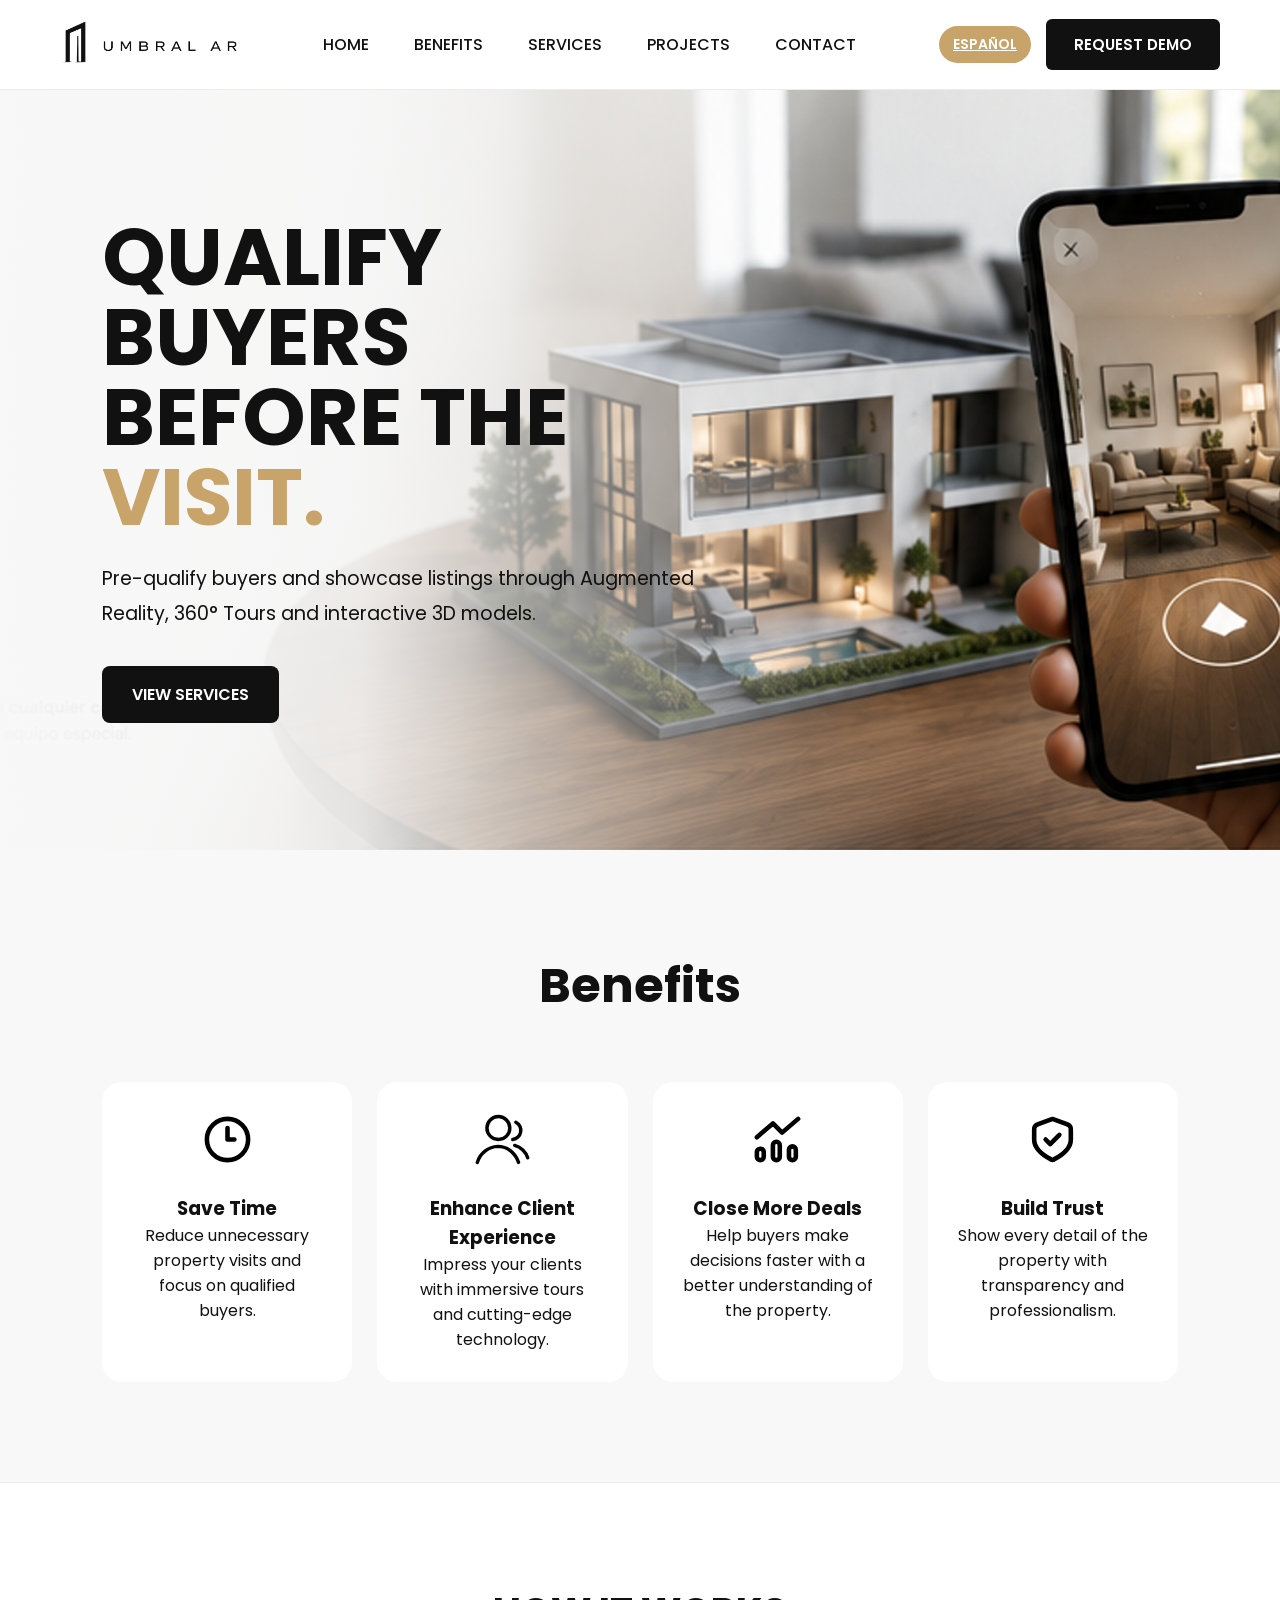
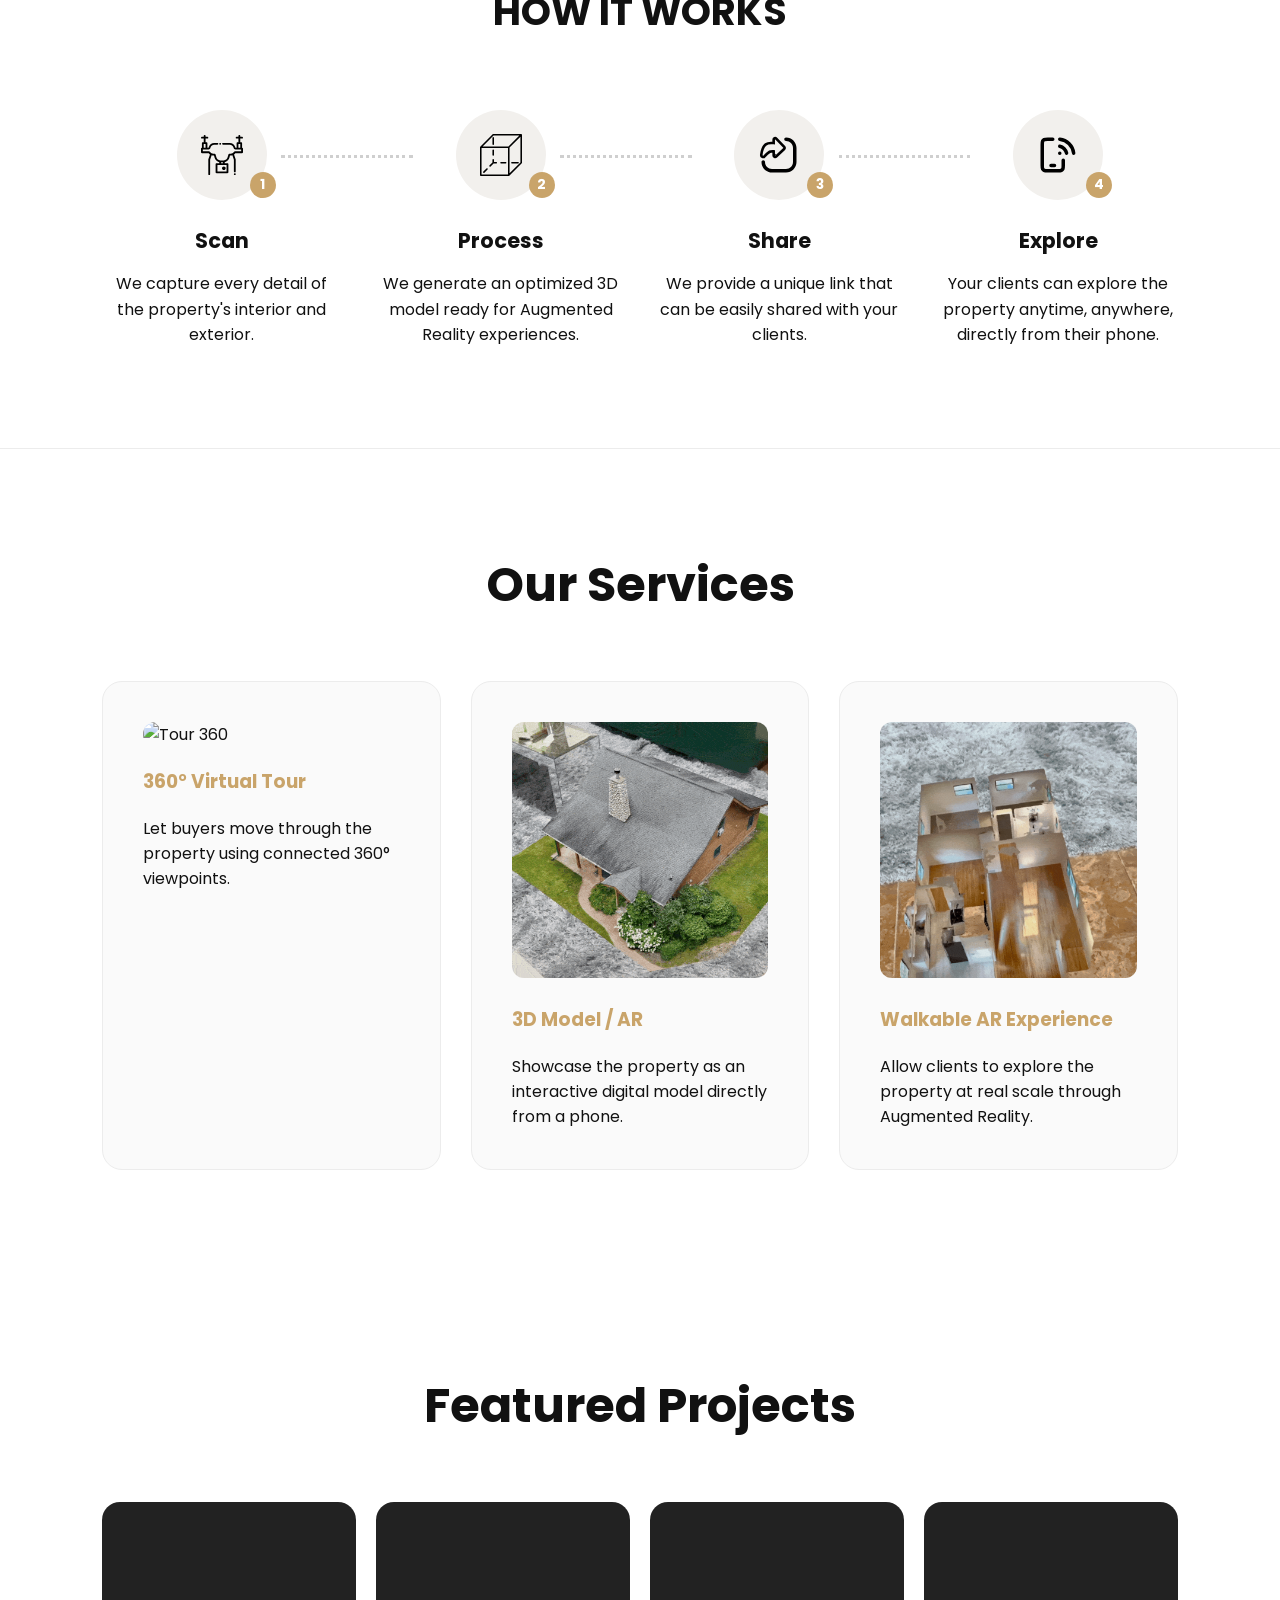
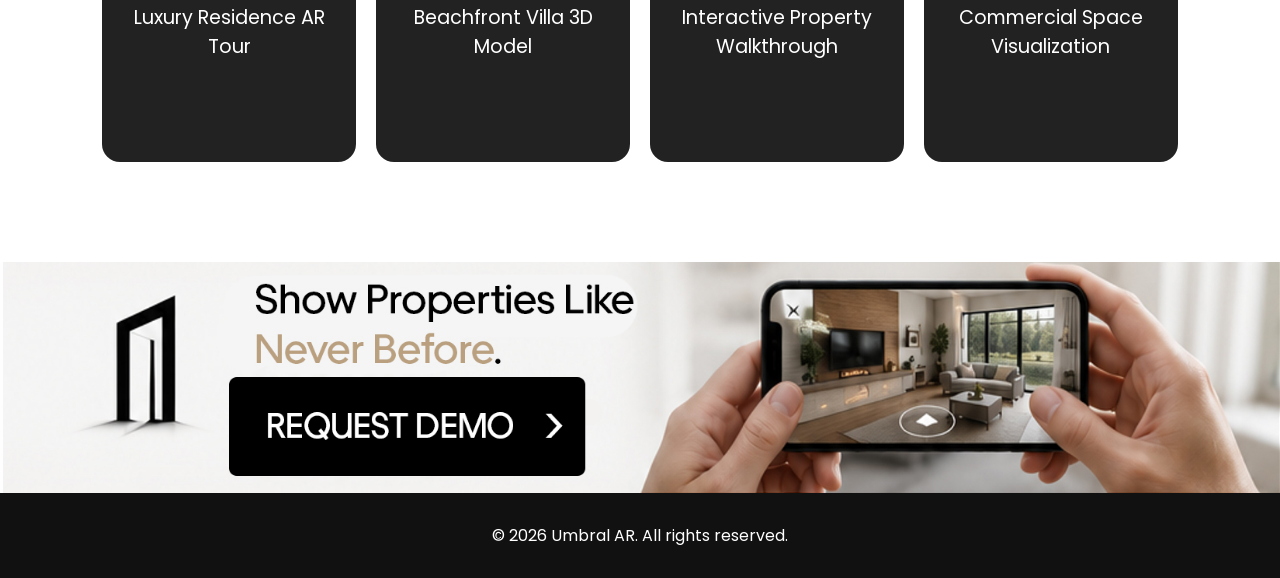
==== english.html @ 9903cfbb "Update english.html" ====
<!DOCTYPE html>
<html lang="en">
<head>
    <meta charset="UTF-8">
    <meta name="viewport" content="width=device-width, initial-scale=1.0">
    <title>Umbral AR</title>

    <link rel="stylesheet" href="styles.css">

    <link href="https://fonts.googleapis.com/css2?family=Poppins:wght@300;400;500;600;700&display=swap" rel="stylesheet">
</head>

<body>

<header class="navbar">

    <div class="logo">
        <img src="assets/images/umbral ar logo2.png" alt="Umbral AR">
    </div>

    <nav>
    <a href="#inicio">HOME</a>
    <a href="#beneficios">BENEFITS</a>
    <a href="#servicios">SERVICES</a>
    <a href="#proyectos">PROJECTS</a>
    <a href="#contacto">CONTACT</a>
</nav>

<div class="nav-actions">
    <a href="index.html" class="lang-switch">ESPAÑOL</a>
    
    <a href="#contacto" class="btn-nav">
        REQUEST DEMO
    </a>
</div>
    
</header>

<section class="hero" id="inicio">

    <div class="hero-slider">
        <img src="assets/images/hero1.png" class="slide active" alt="Umbral AR portada 1">
        <img src="assets/images/hero2.png" class="slide" alt="Umbral AR portada 2">
        <img src="assets/images/hero3.png" class="slide" alt="Umbral AR portada 3">
    </div>

    <div class="hero-text">

        <h1>
    QUALIFY BUYERS <br>
    BEFORE THE <span>VISIT.</span>
</h1>

<p>
    Pre-qualify buyers and showcase listings through
    Augmented Reality, 360° Tours and interactive 3D models.
</p>

<a href="#servicios" class="btn-main">
    VIEW SERVICES

</a>

    </div>

</section>

<section id="beneficios" class="benefits">

    <h2>Benefits</h2>

    <div class="benefits-grid">

        <div>
    <img src="assets/icons/clock-three-svgrepo-com.svg" class="benefit-icon">
    <h3>Save Time</h3>
    <p>Reduce unnecessary property visits and focus on qualified buyers.</p>
</div>

<div>
    <img src="assets/icons/users-svgrepo-com.svg" class="benefit-icon">
    <h3>Enhance Client Experience</h3>
    <p>Impress your clients with immersive tours and cutting-edge technology.</p>
</div>

<div>
    <img src="assets/icons/chart-mixed-alt-svgrepo-com.svg" class="benefit-icon">
    <h3>Close More Deals</h3>
    <p>Help buyers make decisions faster with a better understanding of the property.</p>
</div>

<div>
    <img src="assets/icons/shield-check-svgrepo-com.svg" class="benefit-icon">
    <h3>Build Trust</h3>
    <p>Show every detail of the property with transparency and professionalism.</p>
</div>

    </div>

</section>
    
<section class="process" id="como-funciona">

    <h2>HOW IT WORKS</h2>

    <div class="process-grid">

        <div class="process-step">
            <div class="process-icon">
                <img src="assets/icons/drone-svgrepo-com.svg" alt="Escaneamos">
            </div>
            <span>1</span>
            <h3>Scan</h3>
            <p>We capture every detail of the property's interior and exterior.</p>
        </div>

        <div class="process-step">
            <div class="process-icon">
                <img src="assets/icons/geometry-cube-svgrepo-com.svg" alt="Procesamos">
            </div>
            <span>2</span>
            <h3>Process</h3>
            <p>We generate an optimized 3D model ready for Augmented Reality experiences.</p>
        </div>

        <div class="process-step">
            <div class="process-icon">
                <img src="assets/icons/share-svgrepo-com.svg" alt="Compartimos">
            </div>
            <span>3</span>
            <h3>Share</h3>
            <p>We provide a unique link that can be easily shared with your clients.</p>
        </div>

        <div class="process-step">
            <div class="process-icon">
                <img src="assets/icons/mobile-signal-out-svgrepo-com.svg" alt="Exploran">
            </div>
            <span>4</span>
            <h3>Explore</h3>
            <p>Your clients can explore the property anytime, anywhere, directly from their phone.</p>
        </div>

    </div>

</section>
    
<section id="servicios" class="services">

    <h2>Our Services</h2>

    <div class="services-grid">

        <div class="service-card">

    <img src="tour360.gif" alt="Tour 360">

    <h3>360° Virtual Tour</h3>

    <p>
        Let buyers move through the property using 
        connected 360° viewpoints.
    </p>

</div>

        <div class="service-card">

    <img src="modelo3d.gif" alt="Modelo 3D">

    <h3>3D Model / AR</h3>

    <p>
        Showcase the property as an interactive digital 
        model directly from a phone.
    </p>

</div>

       <div class="service-card">

    <img src="ar-caminable.gif" alt="AR Caminable">

    <h3>Walkable AR Experience</h3>

    <p>
        Allow clients to explore the property at real 
        scale through Augmented Reality.
    </p>
</div>

</div>

</section>


    
<section id="proyectos" class="projects">

    <h2>Featured Projects</h2>

    <div class="project-grid">

        <div class="project-card">
            Luxury Residence AR Tour
        </div>

        <div class="project-card">
            Beachfront Villa 3D Model
        </div>

        <div class="project-card">
            Interactive Property Walkthrough
        </div>

        <div class="project-card">
            Commercial Space Visualization
        </div>

    </div>

</section>

<section id="contacto" class="cta">

    <a href="https://wa.me/523325079516" target="_blank">
        <img src="assets/images/cta-banner-eng.jpg" alt="Solicitar Demo">
    </a>

</section>


<footer>

    <p>
        © 2026 Umbral AR. All rights reserved.
    </p>

</footer>

<script src="script.js"></script>

</body>
</html>
---- styles.css ----
*{
    margin:0;
    padding:0;
    box-sizing:border-box;
}

html{
    scroll-behavior:smooth;
}

body{
    font-family:'Poppins',sans-serif;
    background:#f8f8f8;
    color:#111;
}

:root{
    --gold:#C9A46A;
}

/* NAVBAR */

.nav-actions{
    display:flex;
    align-items:center;
    gap:15px;
}

.navbar{
    position:sticky;
    top:0;
    z-index:1000;
    height:90px;
    padding:0 60px;
    background:#fff;
    border-bottom:1px solid #ececec;
    display:flex;
    align-items:center;
    justify-content:space-between;
}

.logo img{
    width:180px;
    height:auto;
    display:block;
}

nav{
    display:flex;
    gap:45px;
}

nav a{
    text-decoration:none;
    color:#111;
    font-size:16px;
    font-weight:500;
}

nav a:hover{
    color:var(--gold);
}

.btn-nav{
    background:#111;
    color:#fff;
    text-decoration:none;
    padding:14px 28px;
    border-radius:6px;
    font-size:15px;
    font-weight:600;
}

.lang-switch{
    background:var(--gold);
    color:white !important;
    padding:8px 14px;
    border-radius:20px;
    font-size:14px;
    font-weight:600;
}

.lang-switch:hover{
    opacity:.9;
}

/* HERO */

.hero{
    position:relative;
    min-height:760px;
    overflow:hidden;
    display:flex;
    align-items:center;
    padding:0 8%;
}

.hero-slider{
    position:absolute;
    inset:0;
    width:100%;
    height:100%;
    z-index:1;
}

.slide{
    position:absolute;
    inset:0;
    width:100%;
    height:100%;
    object-fit:cover;
    object-position:center;
    opacity:0;
    transition:opacity 1.5s ease-in-out;
}

.slide.active{
    opacity:1;
}

.hero::after{
    content:"";
    position:absolute;
    inset:0;
    z-index:2;
    background:linear-gradient(
        90deg,
        rgba(248,248,248,.98) 0%,
        rgba(248,248,248,.90) 28%,
        rgba(248,248,248,.48) 48%,
        rgba(248,248,248,0) 72%
    );
}

.hero-text{
    position:relative;
    z-index:3;
    max-width:620px;
}

.hero-text h1{
    font-size:5rem;
    line-height:1;
    margin-bottom:25px;
}

.hero-text span{
    color:var(--gold);
}

.hero-text p{
    font-size:1.2rem;
    line-height:1.8;
    max-width:600px;
    margin-bottom:35px;
}

.btn-main{
    display:inline-block;
    background:#111;
    color:white;
    text-decoration:none;
    padding:16px 30px;
    border-radius:8px;
    font-weight:600;
}

.btn-main:hover,
.btn-nav:hover{
    background:var(--gold);
}

/* SERVICIOS */

.services{
    padding:100px 8%;
    background:white;
}

.services h2,
.benefits h2,
.projects h2{
    text-align:center;
    font-size:3rem;
    margin-bottom:60px;
}

.services-grid{
    display:grid;
    grid-template-columns:repeat(3,1fr);
    gap:30px;
}

.service-card{
    background:#fafafa;
    padding:40px;
    border-radius:20px;
    border:1px solid #ececec;
    transition:.3s;
}

.service-card:hover{
    transform:translateY(-8px);
}

.service-card img{
    width:100%;
    border-radius:12px;
    margin-bottom:20px;
}

.service-card h3{
    margin-bottom:20px;
    color:var(--gold);
}

/* BENEFICIOS */

.benefits{
    padding:100px 8%;
}

.benefits-grid{
    display:grid;
    grid-template-columns:repeat(4,1fr);
    gap:25px;
}

.benefits-grid div{
    background:white;
    padding:30px;
    border-radius:20px;
    text-align:center;
}

.benefit-icon{
    width:55px;
    height:55px;
    margin-bottom:20px;
}

/* PROCESO */

.process{
    padding:100px 8%;
    background:#fff;
    text-align:center;
    border-top:1px solid #ececec;
    border-bottom:1px solid #ececec;
}

.process h2{
    font-size:2.4rem;
    margin-bottom:70px;
}

.process-grid{
    display:grid;
    grid-template-columns:repeat(4,1fr);
    gap:40px;
}

.process-step{
    position:relative;
}

.process-step:not(:last-child)::after{
    content:"";
    position:absolute;

    top:45px;
    left:75%;

    width:55%;
    border-top:3px dotted #cfcfcf;

    z-index:0;
}

.process-icon{
    position:relative;
    z-index:2;

    width:90px;
    height:90px;
    margin:0 auto 25px;

    border-radius:50%;
    background:#f2f0ed;

    display:flex;
    align-items:center;
    justify-content:center;

    font-size:2rem;
}

.process-icon img{
    width:42px;
    height:42px;
    object-fit:contain;
}

.process-step span{
    position:absolute;
    top:62px;
    left:calc(50% + 28px);
    background:var(--gold);
    color:white;
    width:26px;
    height:26px;
    border-radius:50%;
    display:flex;
    align-items:center;
    justify-content:center;
    font-size:.85rem;
    font-weight:700;
    z-index:10;
}

.process-step h3{
    margin-bottom:15px;
    font-size:1.3rem;
}

.process-step p{
    max-width:250px;
    margin:auto;
    line-height:1.6;
}


/* PROYECTOS */

.projects{
    padding:100px 8%;
    background:white;
}

.project-grid{
    display:grid;
    grid-template-columns:repeat(4,1fr);
    gap:20px;
}

.project-card{
    background:#222;
    color:white;
    height:260px;
    border-radius:18px;
    display:flex;
    justify-content:center;
    align-items:center;
    text-align:center;
    font-size:1.2rem;
    padding:25px;
}

/* CTA */

.cta{
    padding:120px 8%;
    text-align:center;
}

.cta h2{
    font-size:3.5rem;
    margin-bottom:20px;
}

.cta p{
    max-width:700px;
    margin:auto;
    margin-bottom:40px;
}

/* FOOTER */

footer{
    background:#111;
    color:white;
    text-align:center;
    padding:30px;
}

/* MOBILE */

@media(max-width:900px){

.nav-actions{
    gap:10px;
}

.lang-switch{
    padding:10px 14px;
    font-size:13px;
}
    
    .process-grid{
    grid-template-columns:1fr;
}
    
    .navbar{
        padding:0 20px;
    }

    nav{
        display:none;
    }

    .hero{
        min-height:650px;
        padding:0 6%;
    }

    .hero-text h1{
        font-size:3rem;
    }

    .hero-text p{
        font-size:1rem;
    }

    .services-grid,
    .benefits-grid,
    .project-grid{
        grid-template-columns:1fr;
    }
}


/* CTA */

.cta{
    padding:0;
    background:#f8f8f8;
    overflow:hidden;
}

.cta a{
    display:block;
    width:100%;
}

.cta img{
    width:100%;
    height:auto;
    display:block;
}

/* TELÉFONO */

@media(max-width:900px){

    body{
        overflow-x:hidden;
    }

    .navbar{
    height:auto;
    padding:18px 16px;
    gap:10px;
    overflow:hidden;
}

.logo img{
    width:145px;
}

.btn-nav{
    padding:12px 16px;
    font-size:13px;
    white-space:nowrap;
}

    .hero{
        min-height:720px;
    }

   .slide{
    object-fit:cover;
    object-position:85% center;
}

    .cta img{
        width:100%;
        height:auto;
    }
}
html, body {
    overflow-x: hidden;
}
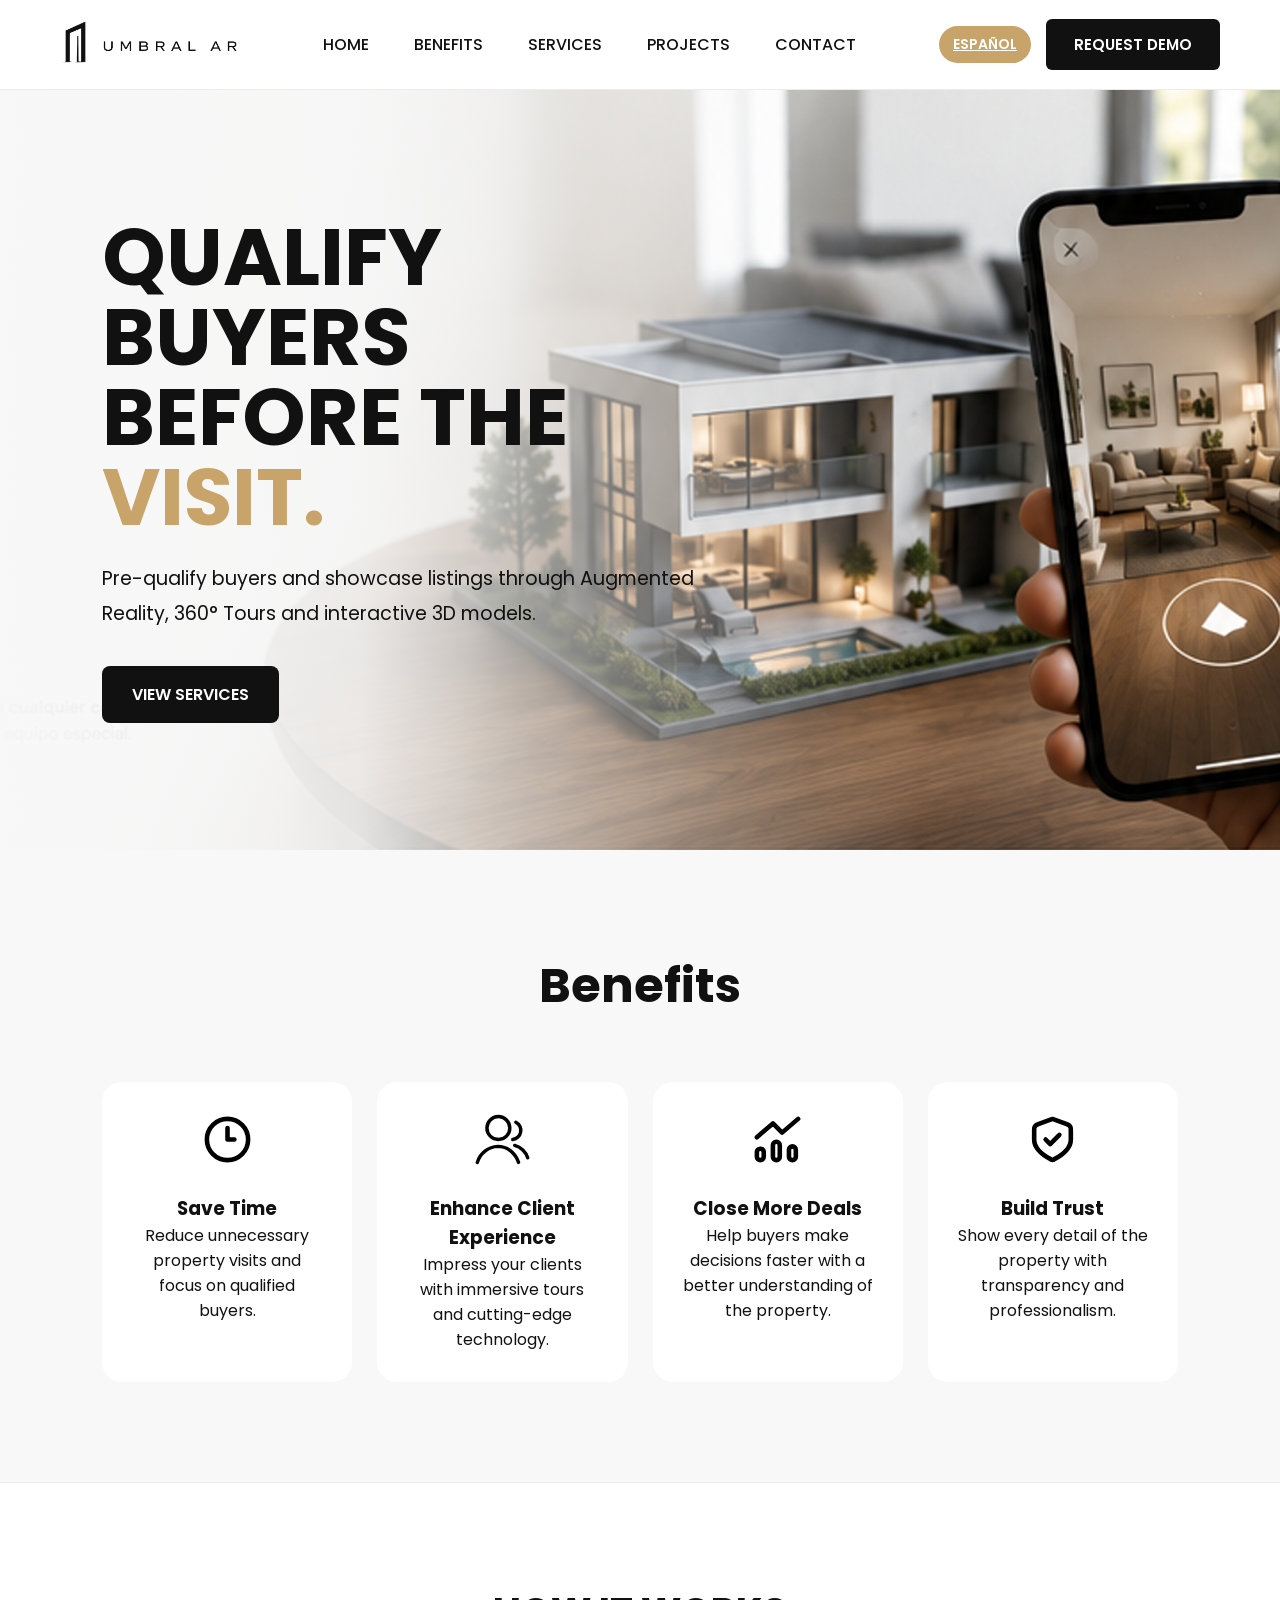
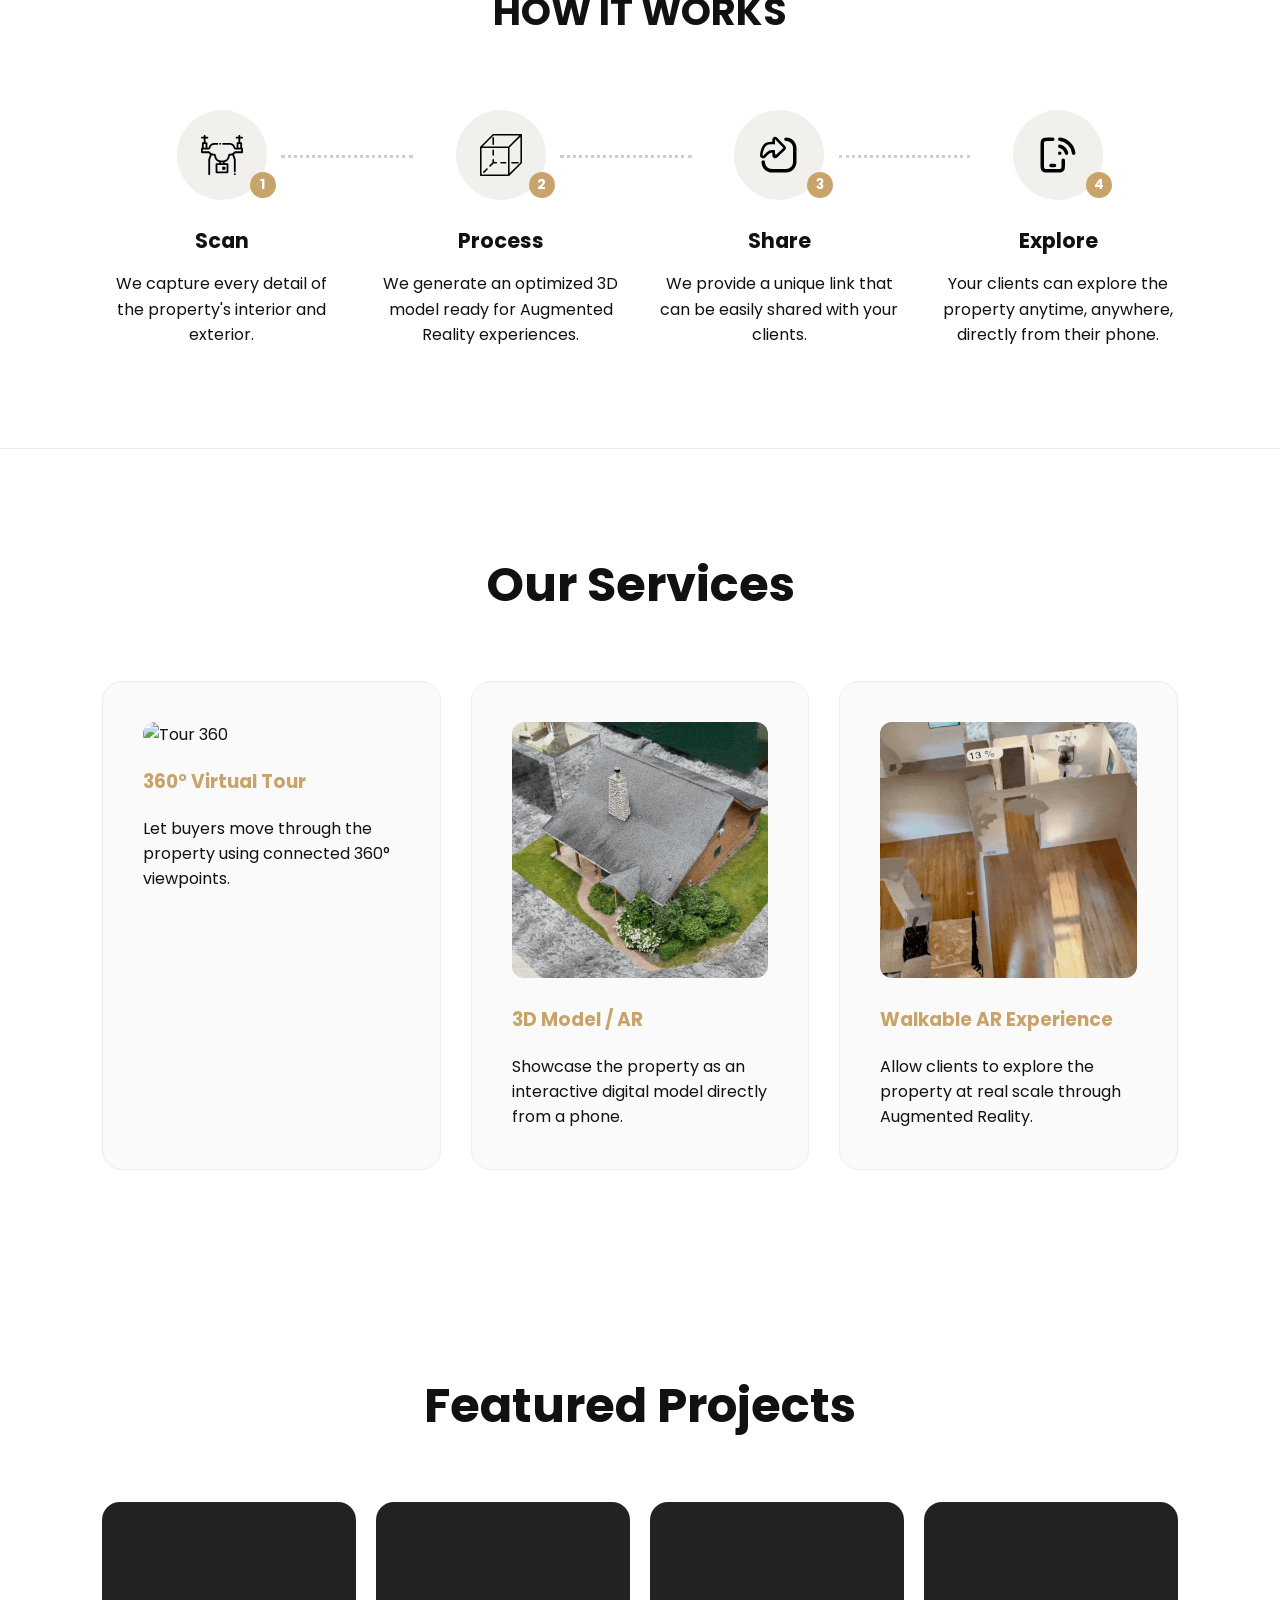
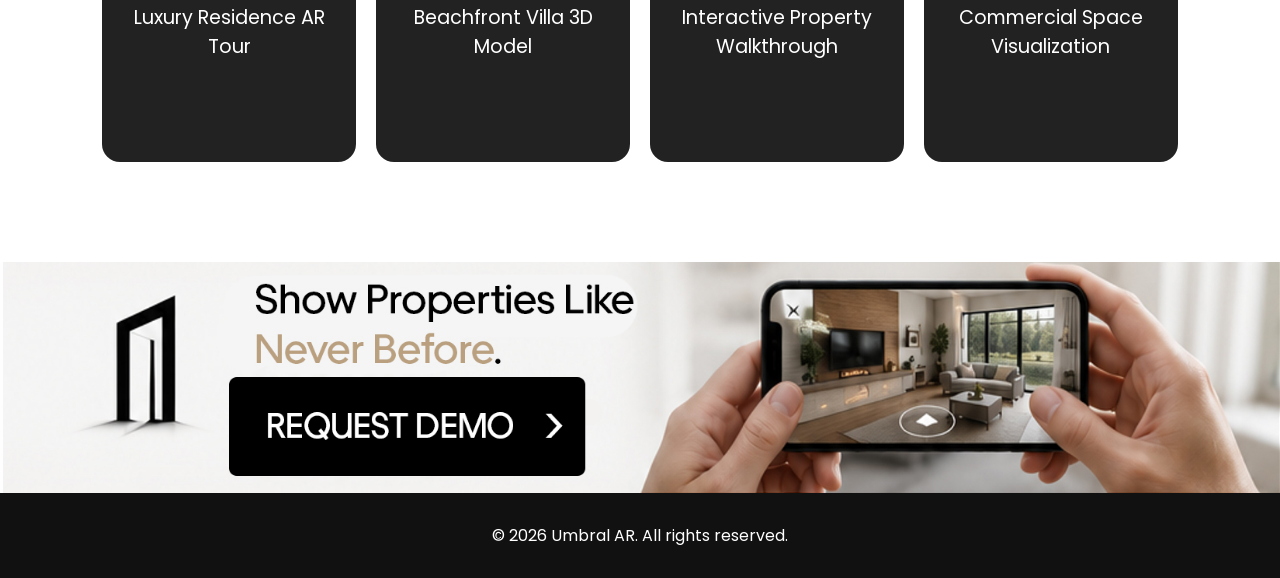
==== commit 5ede2497: "Update english.html" ====
--- a/english.html
+++ b/english.html
@@ -164,7 +164,9 @@
 
 </div>
 
-        <div class="service-card">
+        <a class="service-card"
+   href="https://louisamaya8.github.io/umbral-ar-outsideview/"
+   style="display:block; text-decoration:none; color:inherit;">
 
     <img src="modelo3d.gif" alt="Modelo 3D">
 
@@ -175,7 +177,7 @@
         model directly from a phone.
     </p>
 
-</div>
+</a>
 
        <div class="service-card">
 
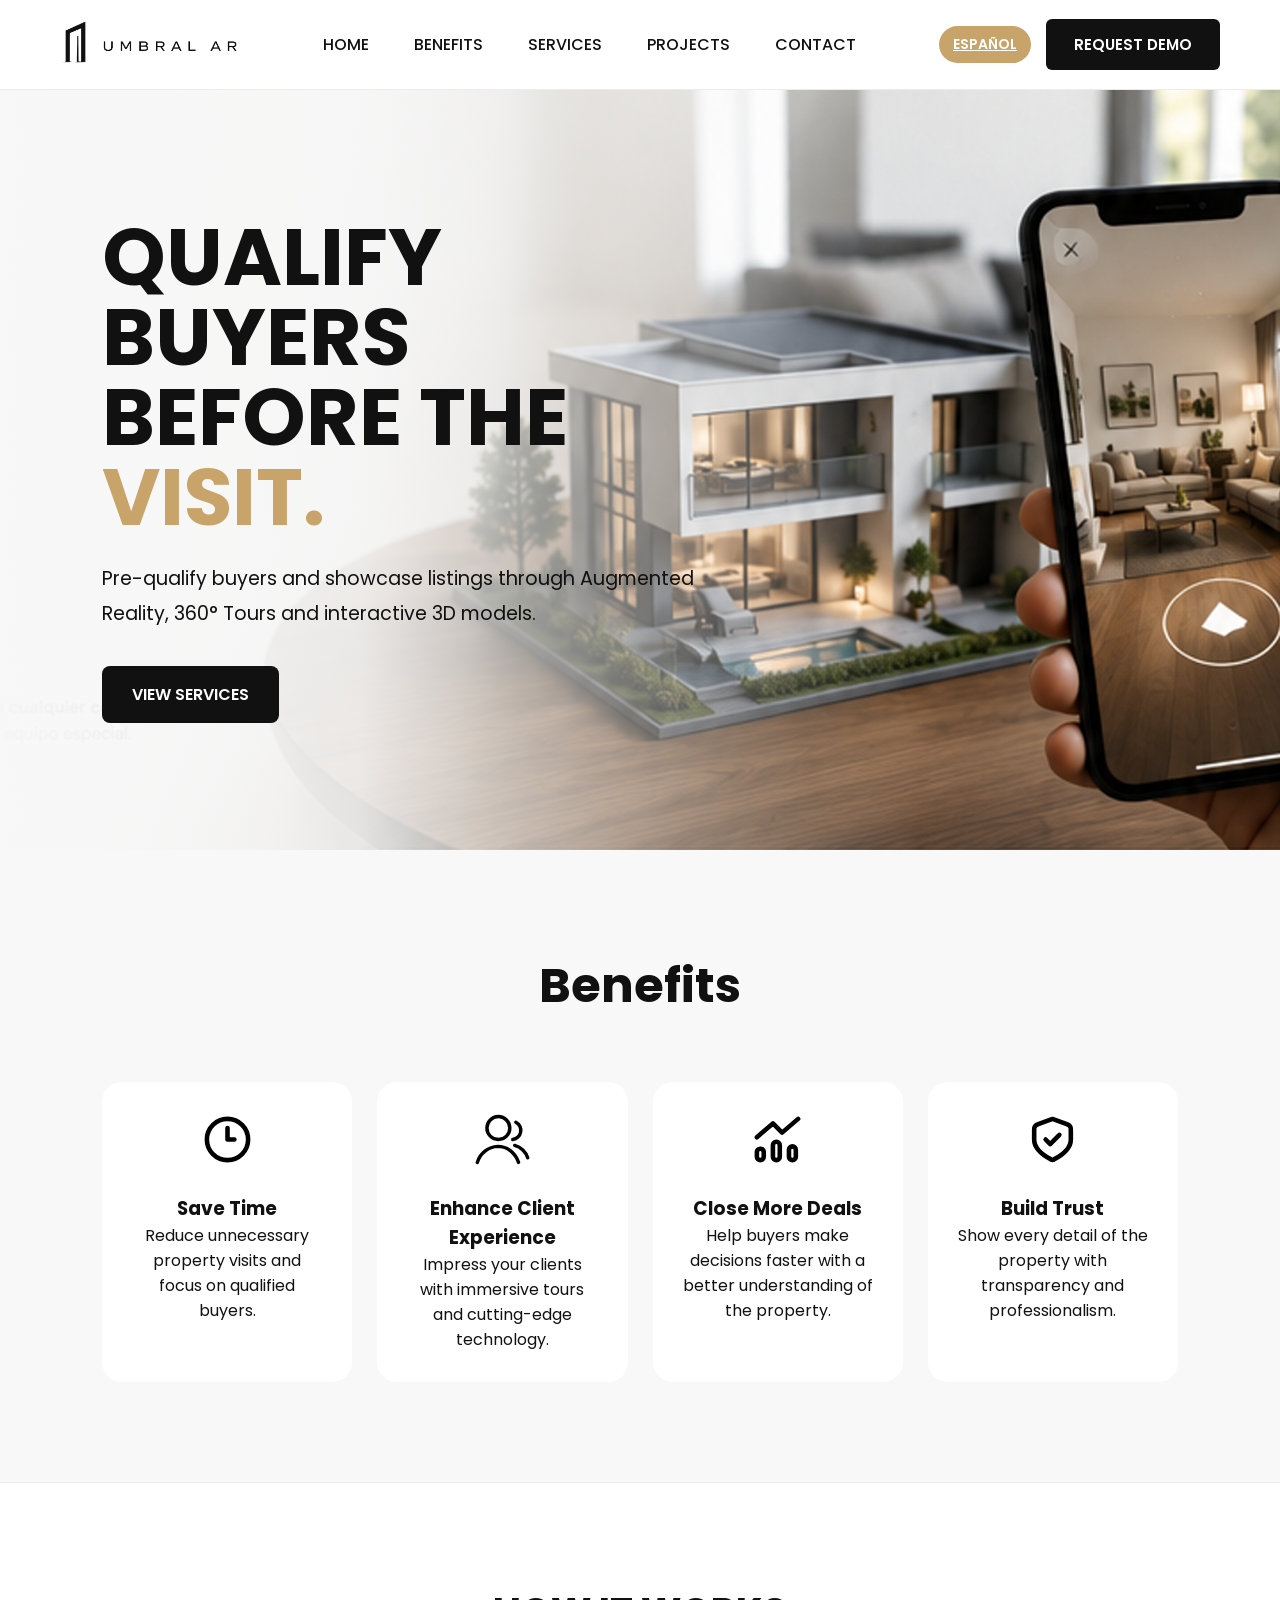
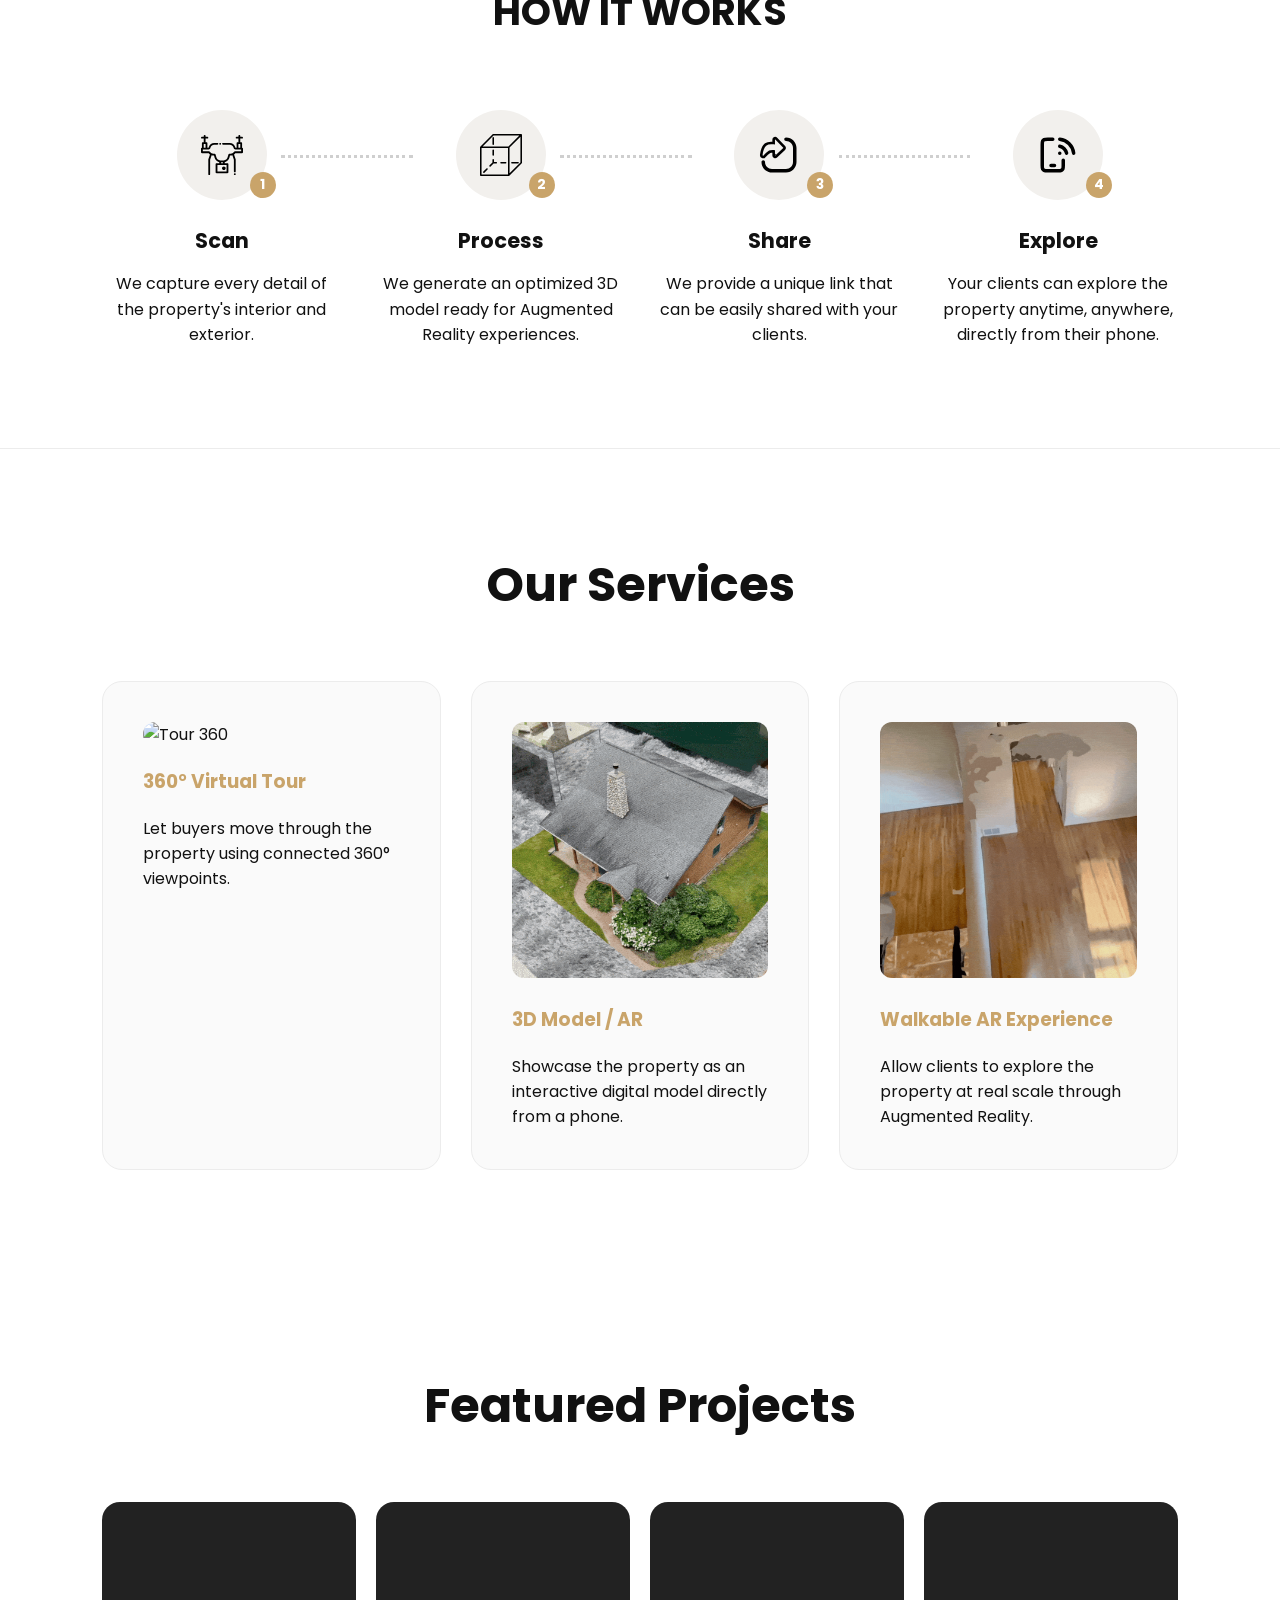
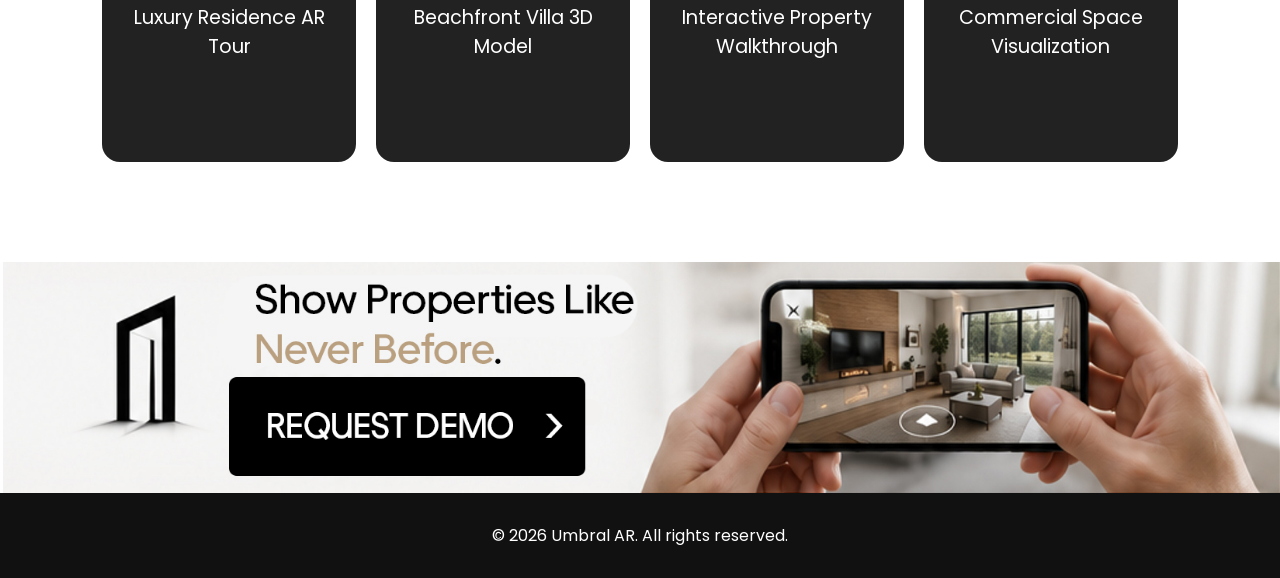
==== commit addcda45: "Update english.html" ====
--- a/english.html
+++ b/english.html
@@ -179,7 +179,10 @@
 
 </a>
 
-       <div class="service-card">
+       <a class="service-card"
+   href="https://louisamaya8.github.io/umbral-ar-insideview/"
+   style="display:block; text-decoration:none; color:inherit;">
+
 
     <img src="ar-caminable.gif" alt="AR Caminable">
 
@@ -189,7 +192,7 @@
         Allow clients to explore the property at real 
         scale through Augmented Reality.
     </p>
-</div>
+</a>
 
 </div>
 
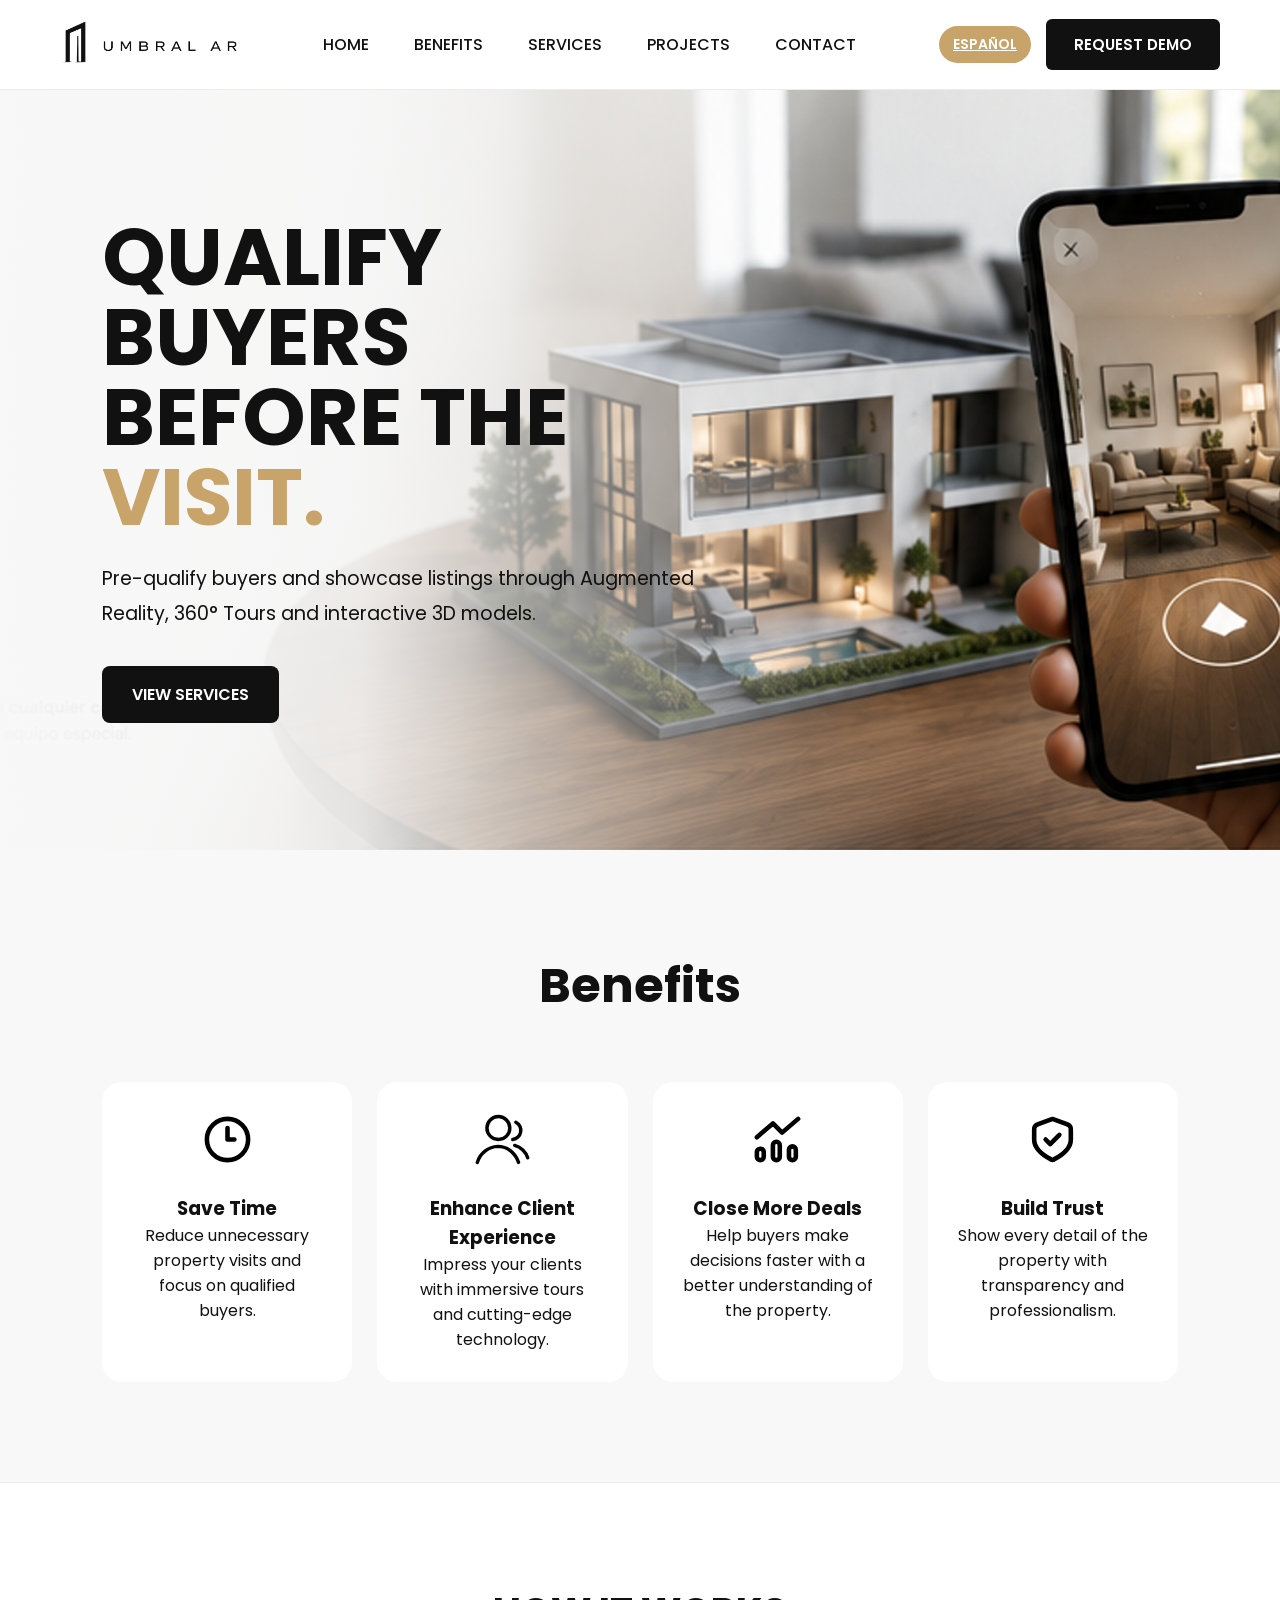
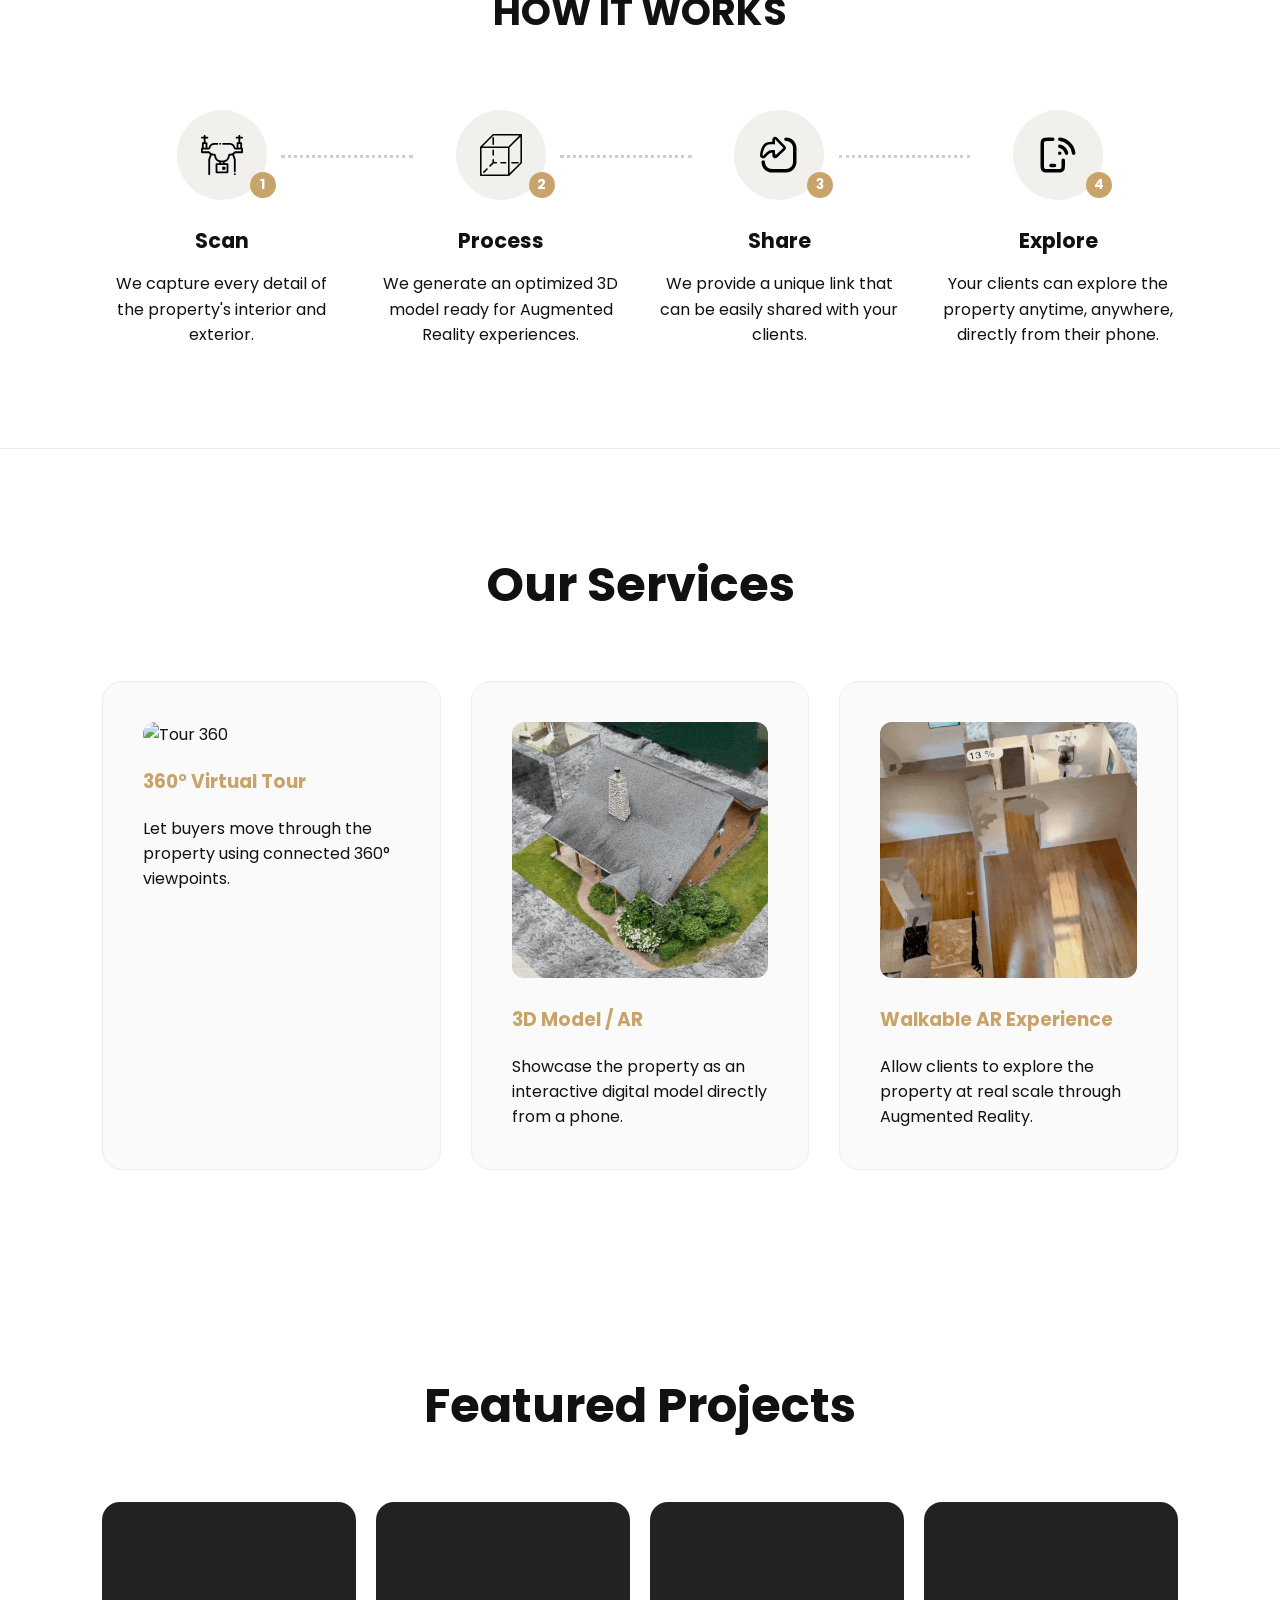
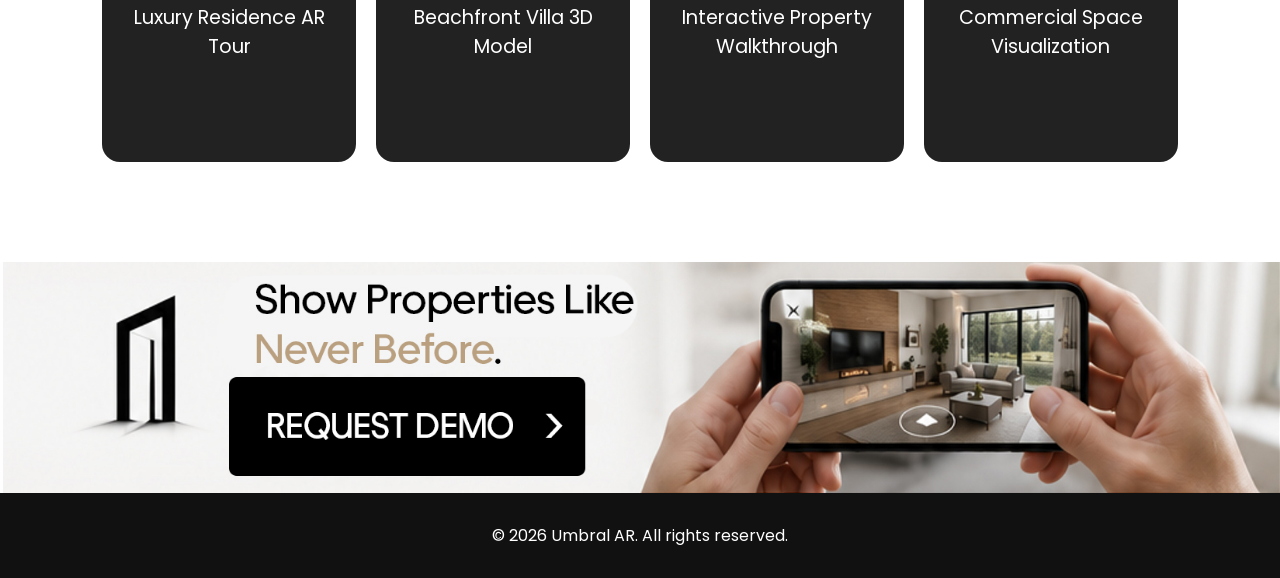
==== commit 7c9e8d5d: "Update service card to include links and styles" ====
--- a/english.html
+++ b/english.html
@@ -151,7 +151,11 @@
 
     <div class="services-grid">
 
-        <div class="service-card">
+   <a class="service-card"
+   href="https://www.3dvista.com/samples/real_estate_virtual_tour.html"
+   target="_blank"
+   rel="noopener noreferrer"
+   style="display:block; text-decoration:none; color:inherit;">
 
     <img src="tour360.gif" alt="Tour 360">
 
@@ -162,7 +166,7 @@
         connected 360° viewpoints.
     </p>
 
-</div>
+</a>
 
         <a class="service-card"
    href="https://louisamaya8.github.io/umbral-ar-outsideview/"
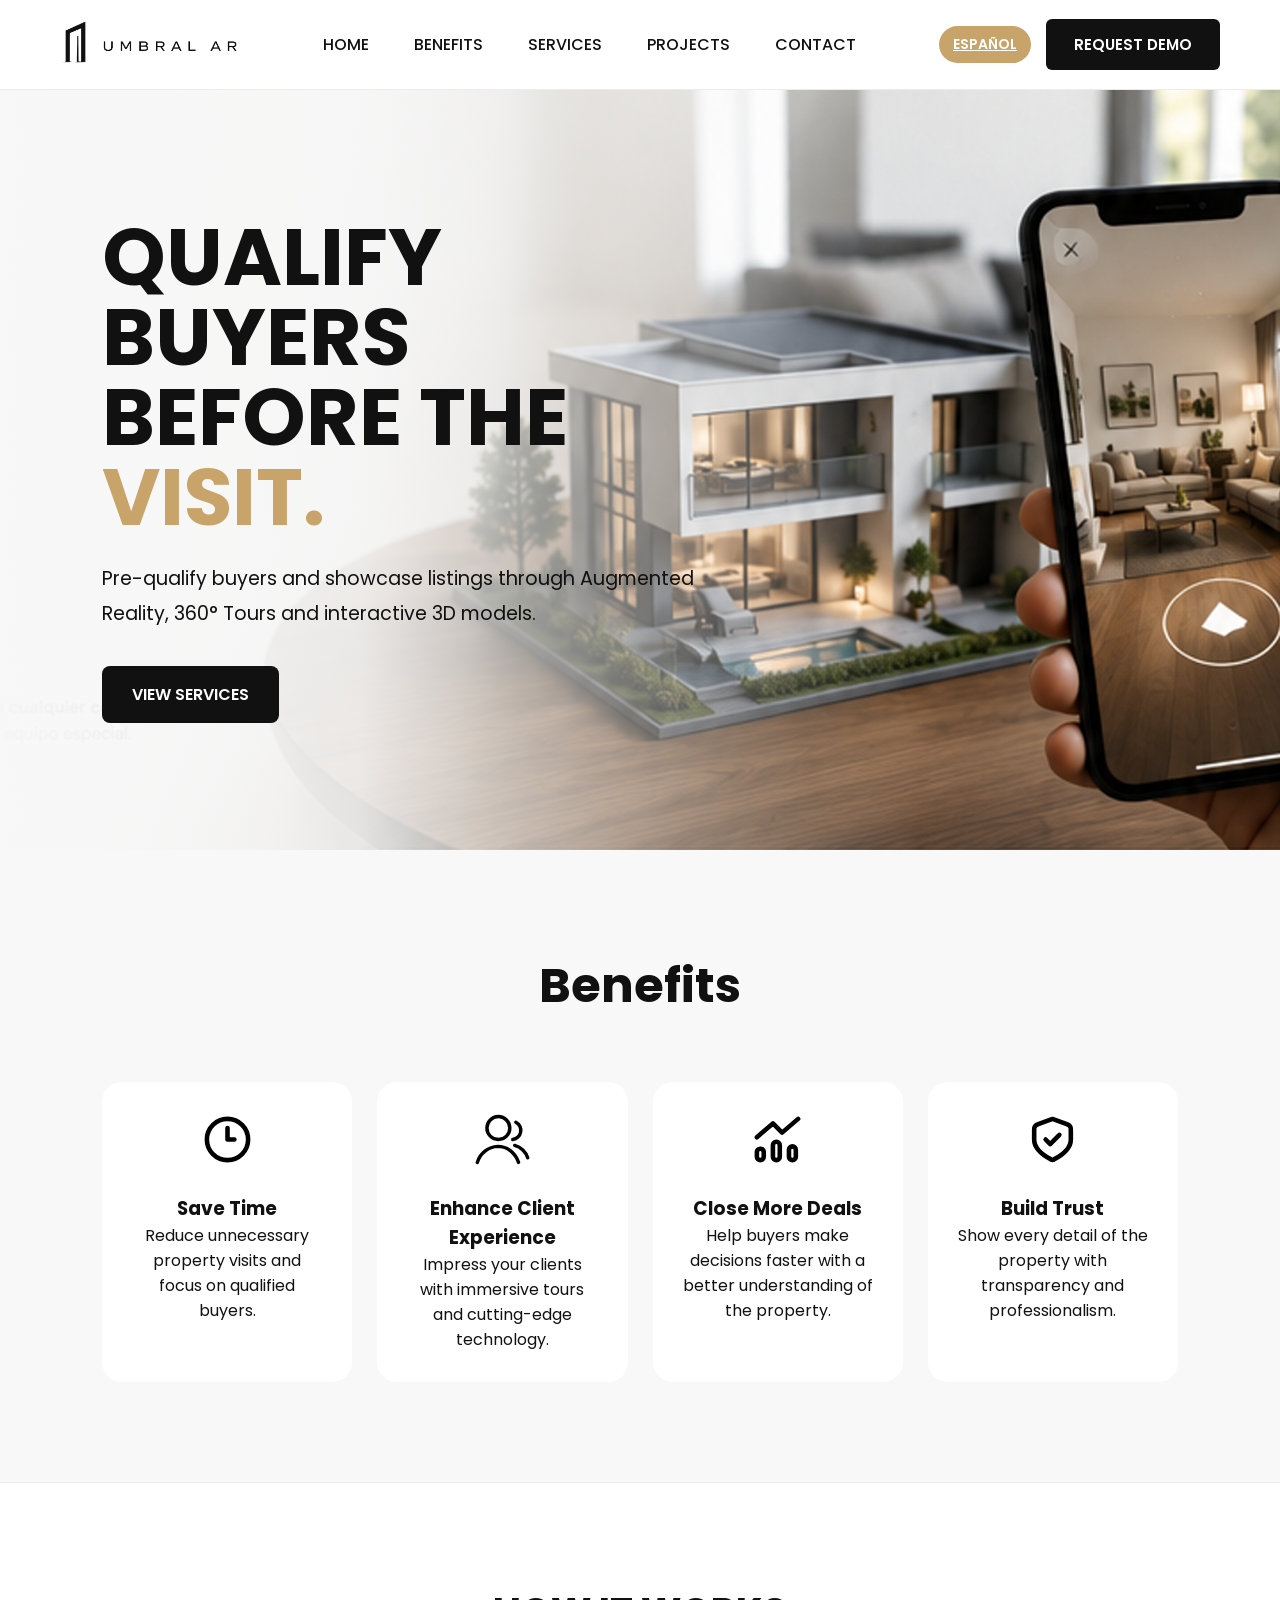
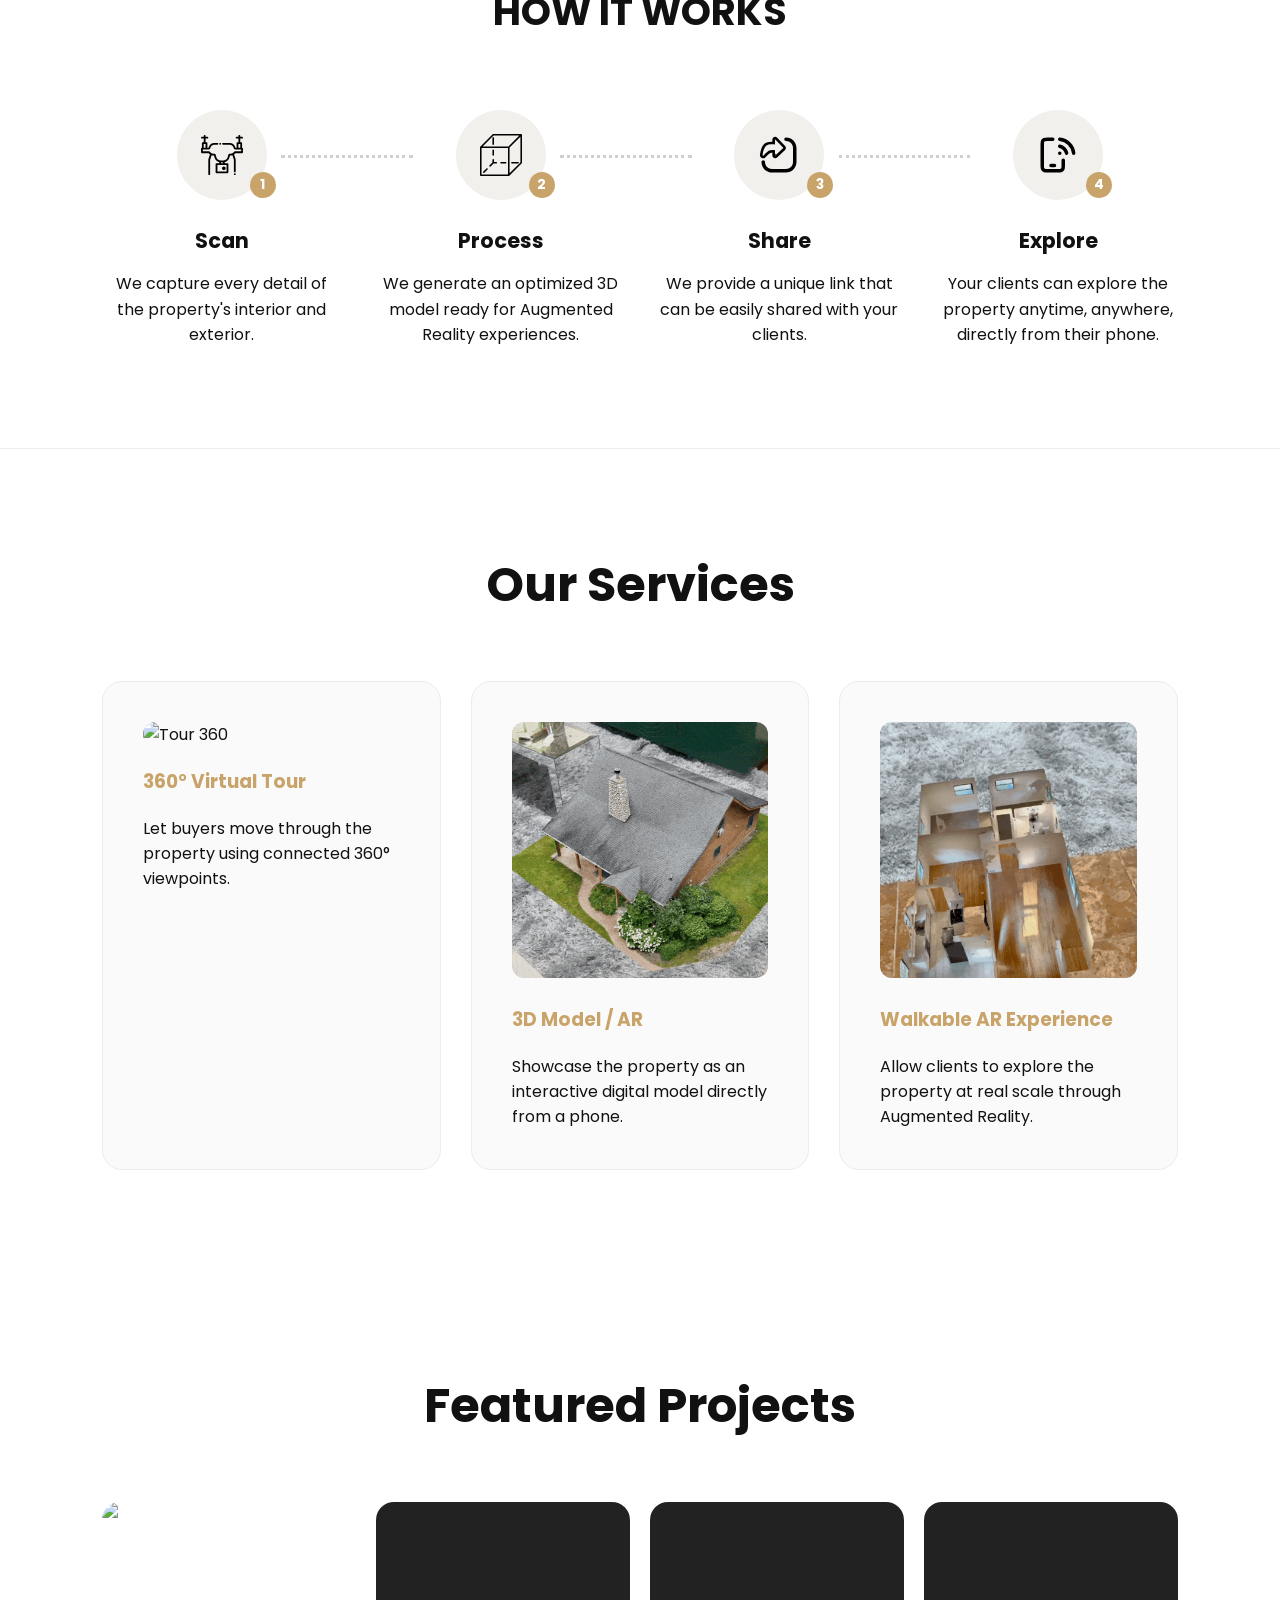
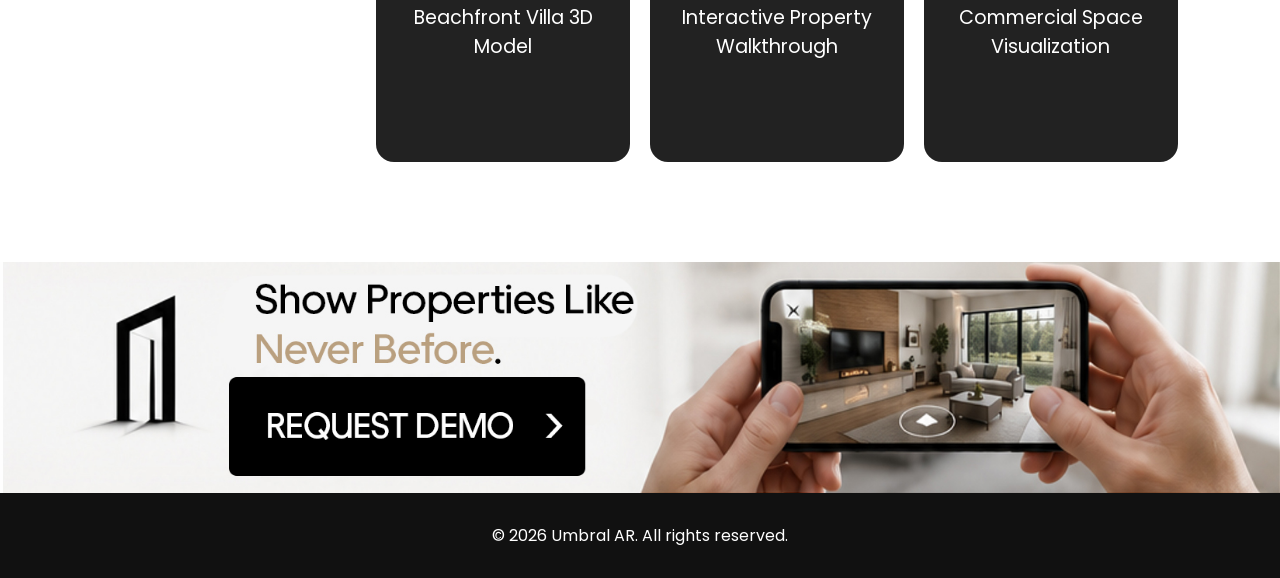
==== commit 92c17ad3: "Update english.html" ====
--- a/english.html
+++ b/english.html
@@ -210,9 +210,29 @@
 
     <div class="project-grid">
 
-        <div class="project-card">
-            Luxury Residence AR Tour
-        </div>
+        <a
+  class="project-card"
+  href="https://louisamaya8.github.io/Yacht/"
+  aria-label="Luxury Yacht's cabin"
+  style="
+    display: block;
+    padding: 0;
+    overflow: hidden;
+    background: transparent;
+    text-decoration: none;
+  "
+>
+  <img
+    src="cabin_imagen.png"
+    alt="Luxury Yacht's cabin"
+    style="
+      display: block;
+      width: 100%;
+      height: 100%;
+      object-fit: cover;
+    "
+  >
+</a>
 
         <div class="project-card">
             Beachfront Villa 3D Model
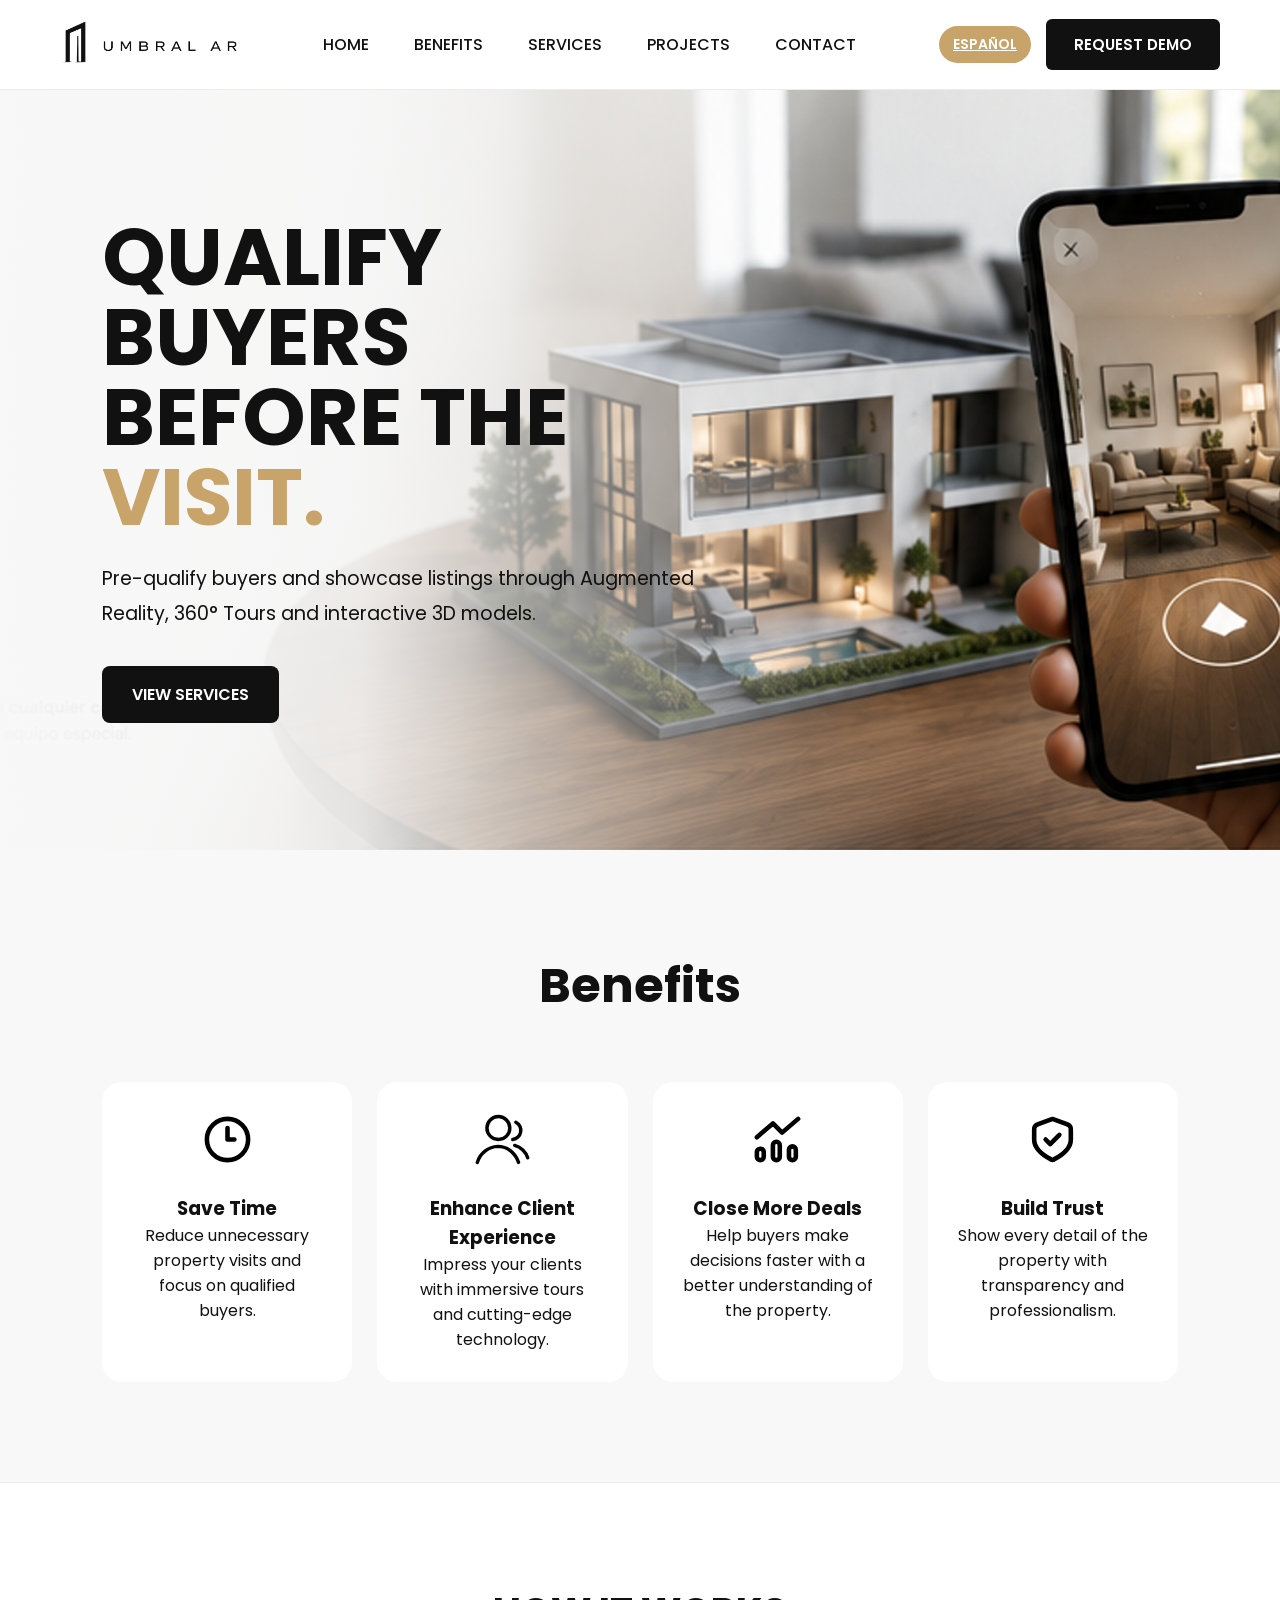
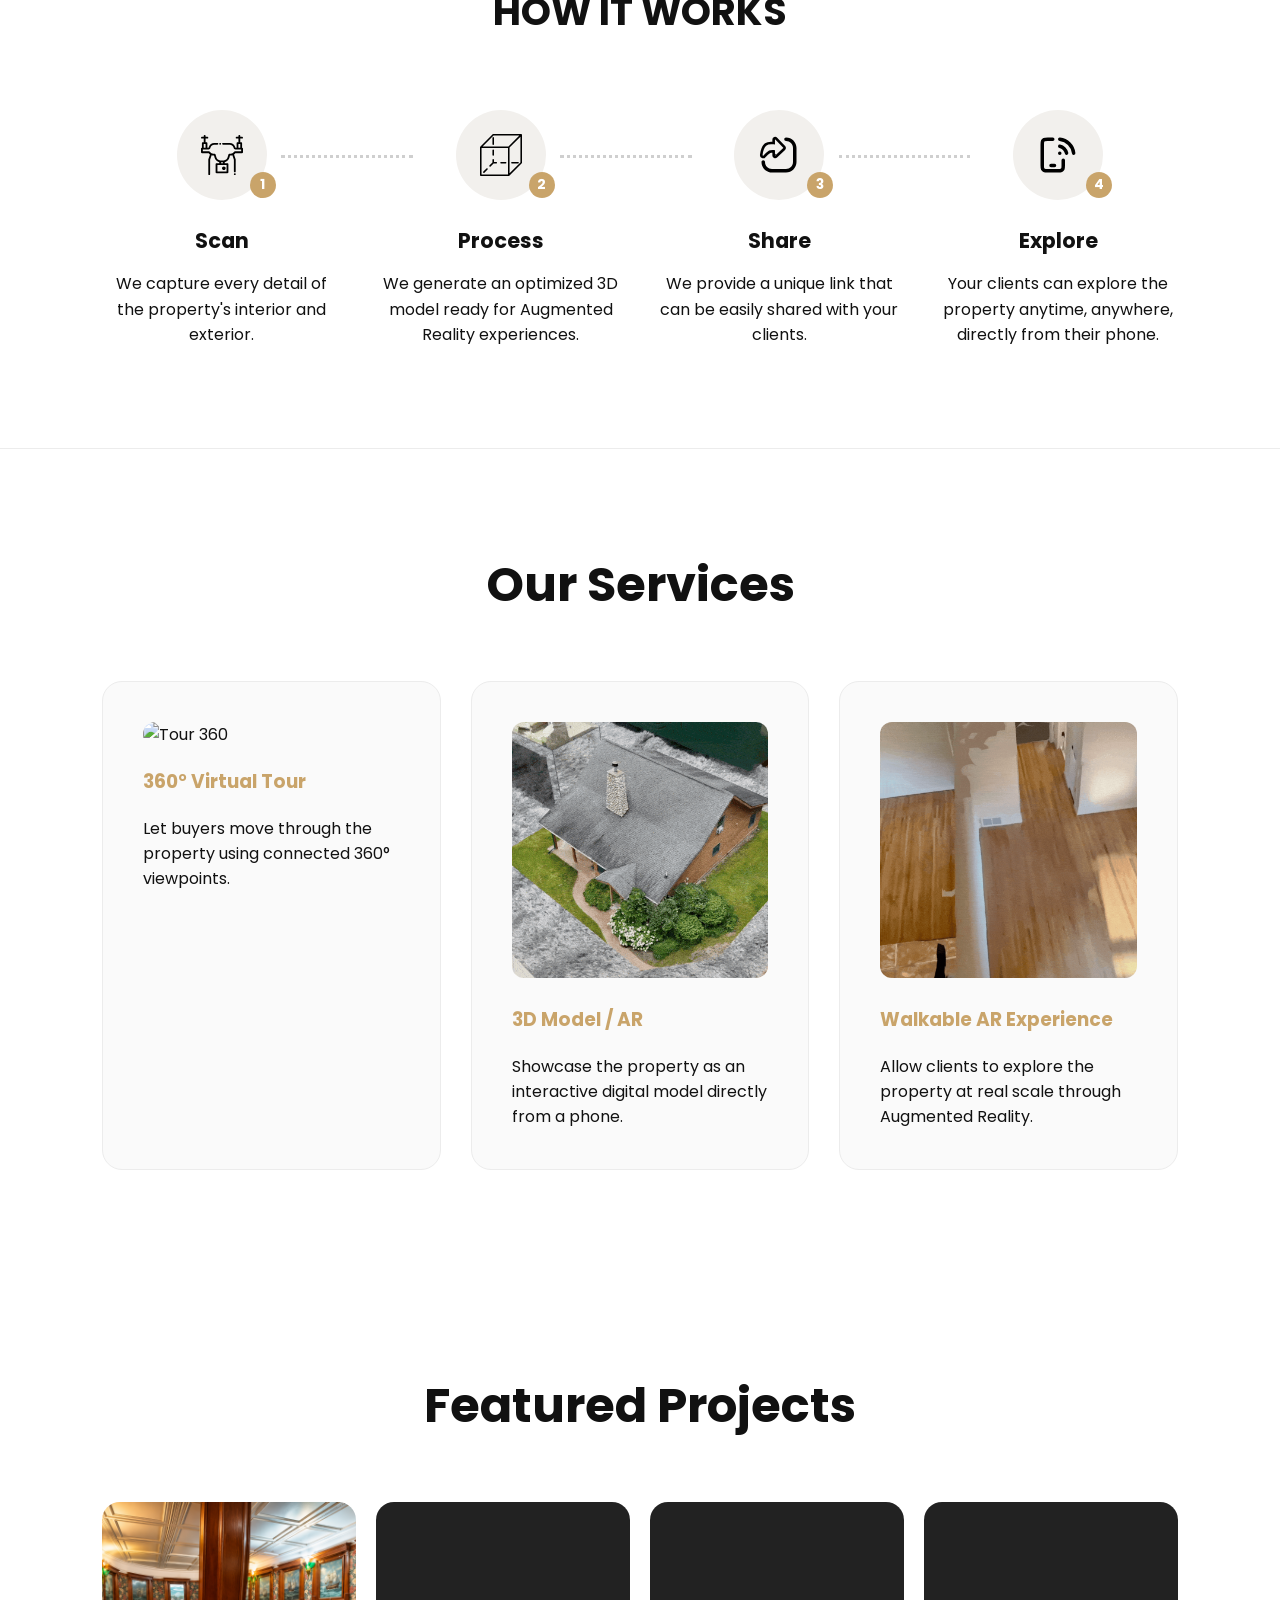
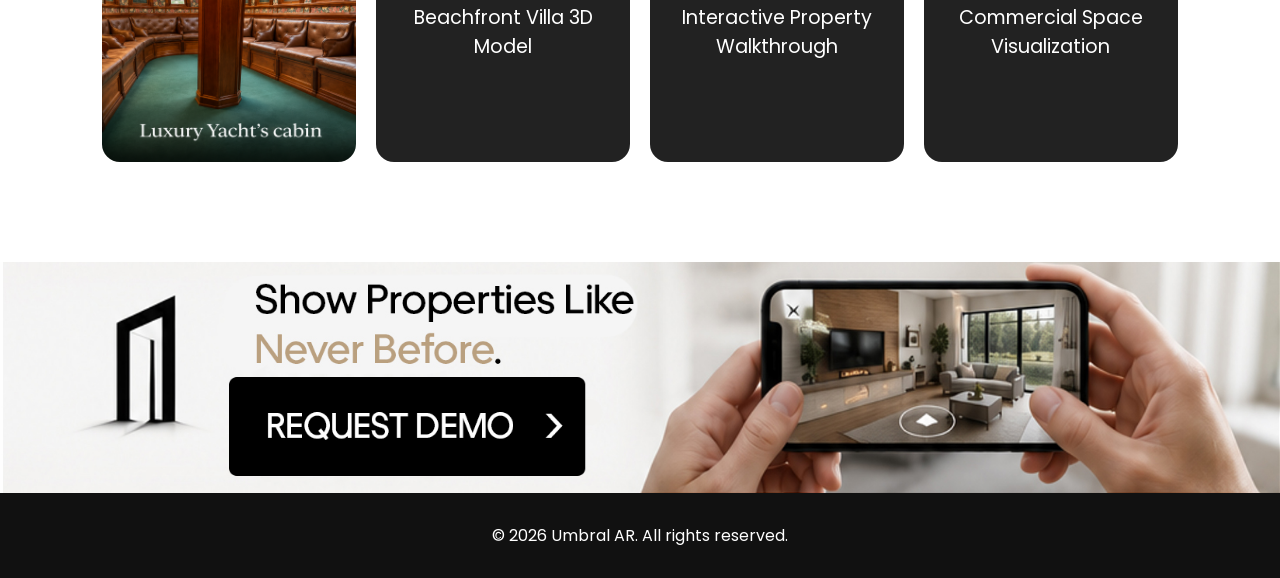
==== commit 45bf6590: "Fix image source filename in english.html" ====
--- a/english.html
+++ b/english.html
@@ -223,7 +223,7 @@
   "
 >
   <img
-    src="cabin_imagen.png"
+    src="cabin_image.png"
     alt="Luxury Yacht's cabin"
     style="
       display: block;
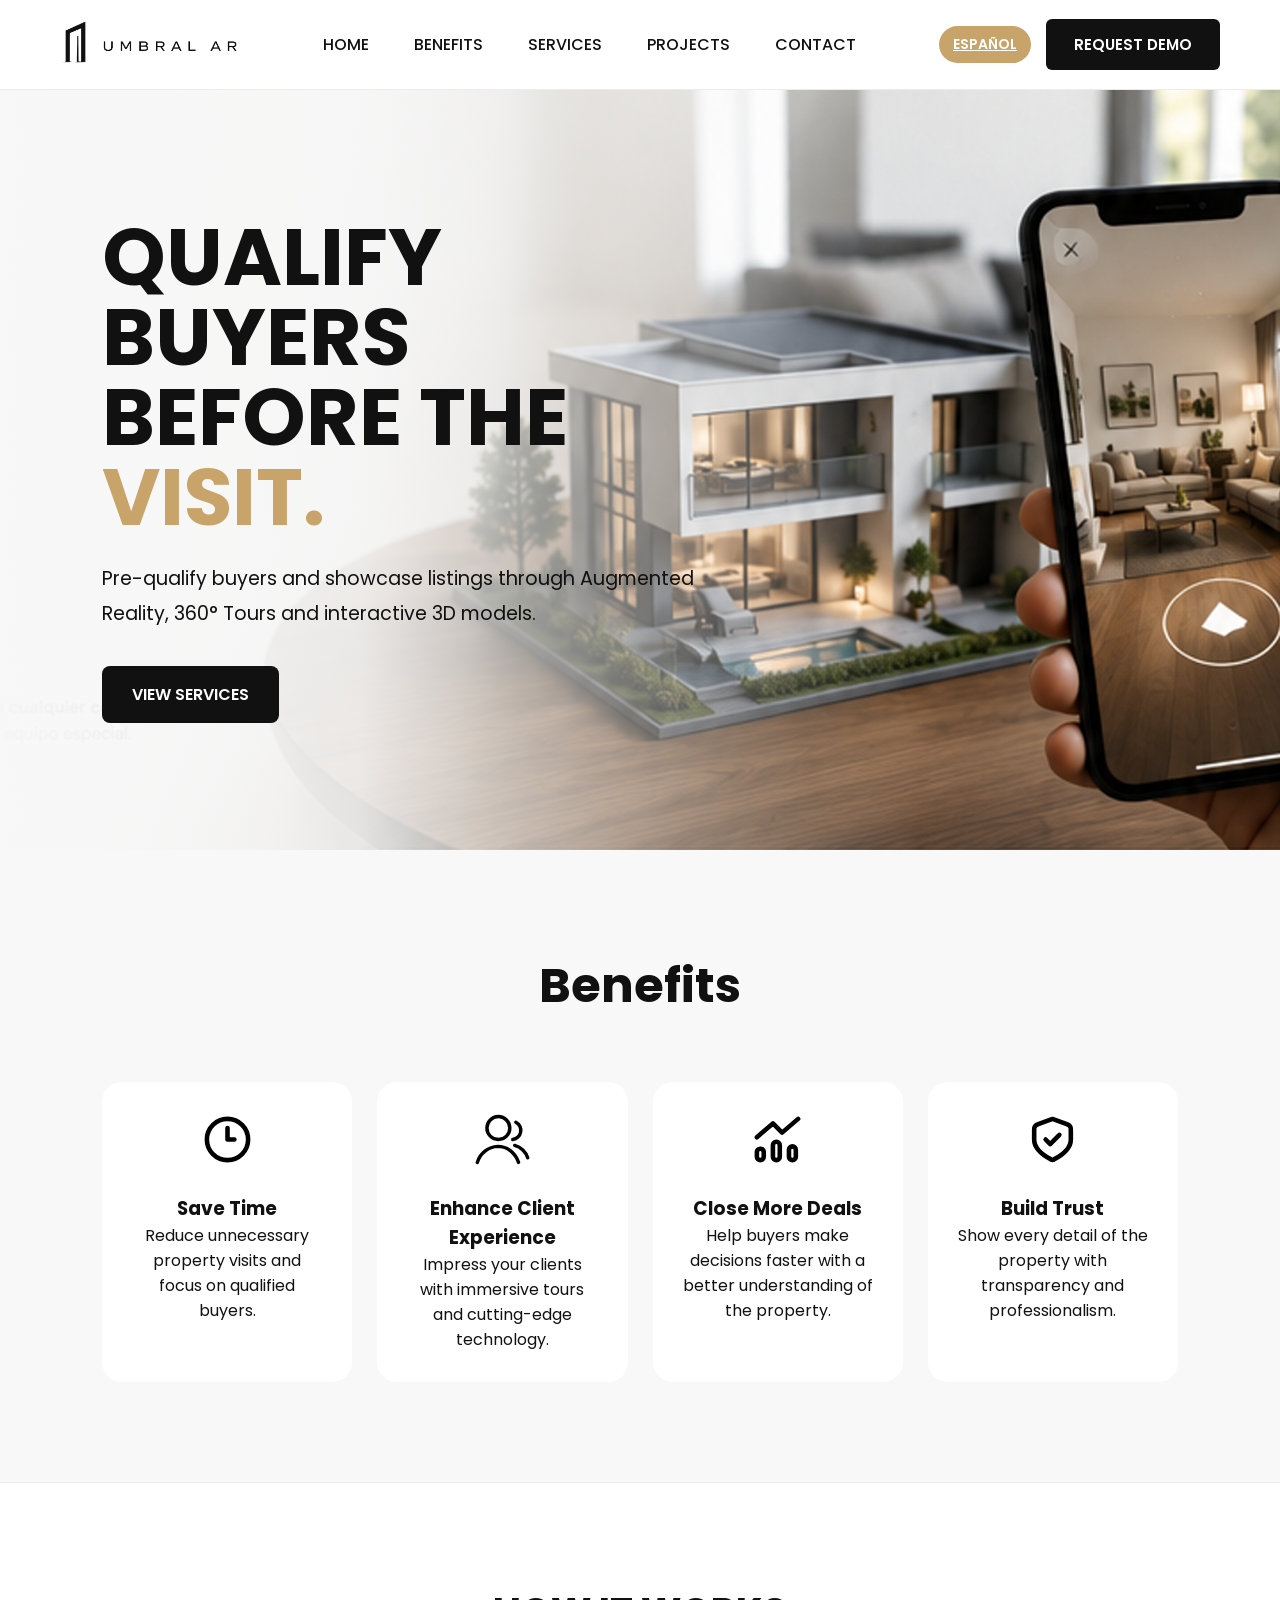
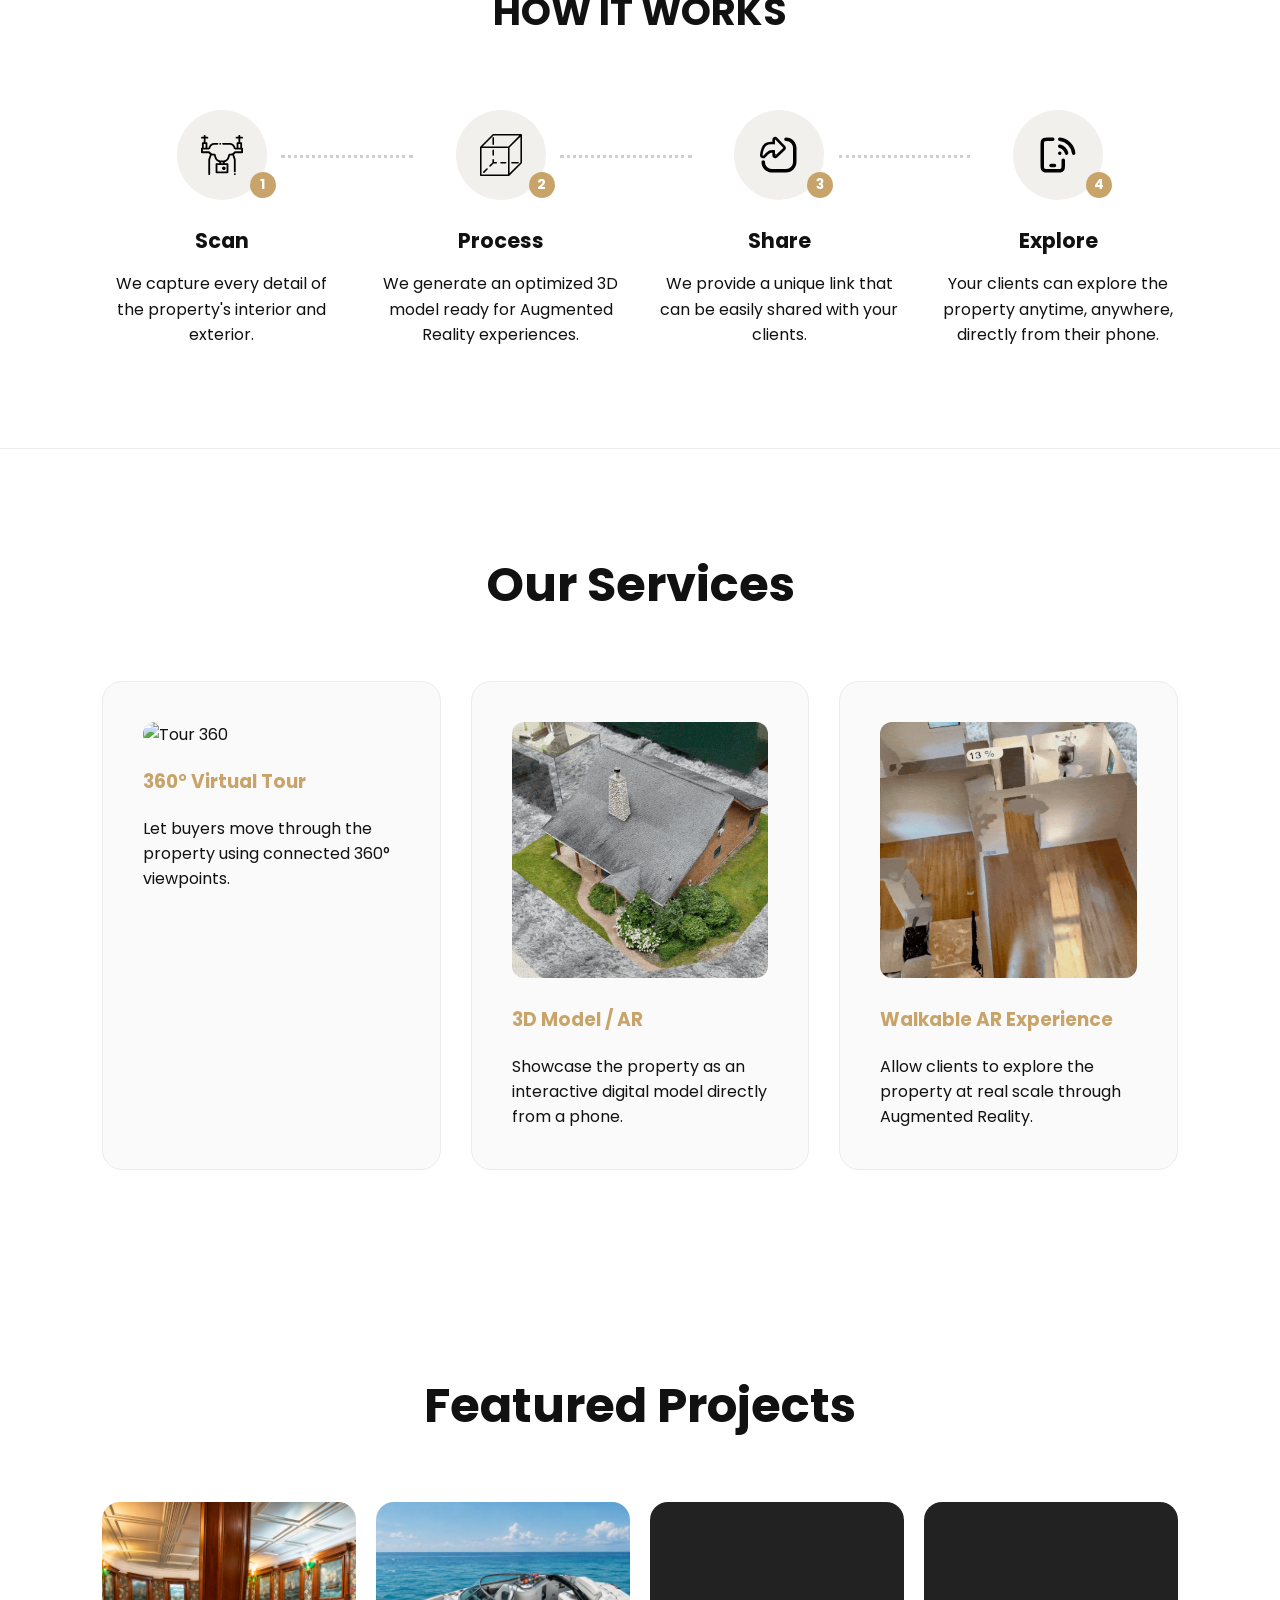
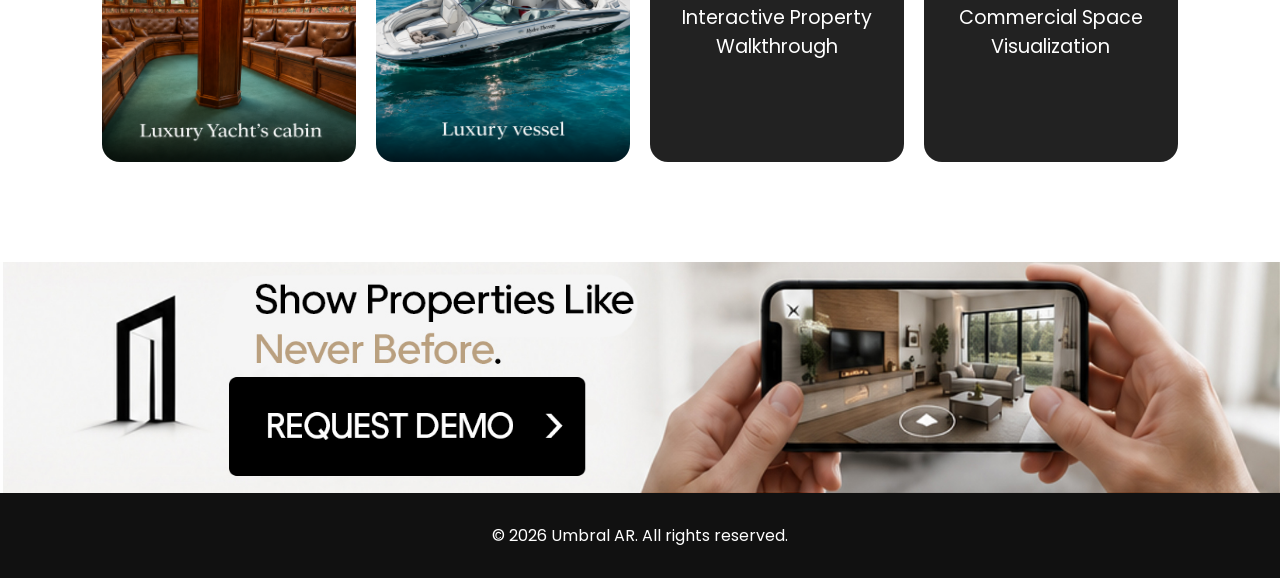
==== commit 46fa53d2: "Update english.html" ====
--- a/english.html
+++ b/english.html
@@ -234,9 +234,29 @@
   >
 </a>
 
-        <div class="project-card">
-            Beachfront Villa 3D Model
-        </div>
+        <a
+  class="project-card"
+  href="https://louisamaya8.github.io/Yacht/"
+  aria-label="Luxury Yacht's cabin"
+  style="
+    display: block;
+    padding: 0;
+    overflow: hidden;
+    background: transparent;
+    text-decoration: none;
+  "
+>
+  <img
+    src="Luxury_vessel.png"
+    alt="Luxury Vessel"
+    style="
+      display: block;
+      width: 100%;
+      height: 100%;
+      object-fit: cover;
+    "
+  >
+</a>
 
         <div class="project-card">
             Interactive Property Walkthrough
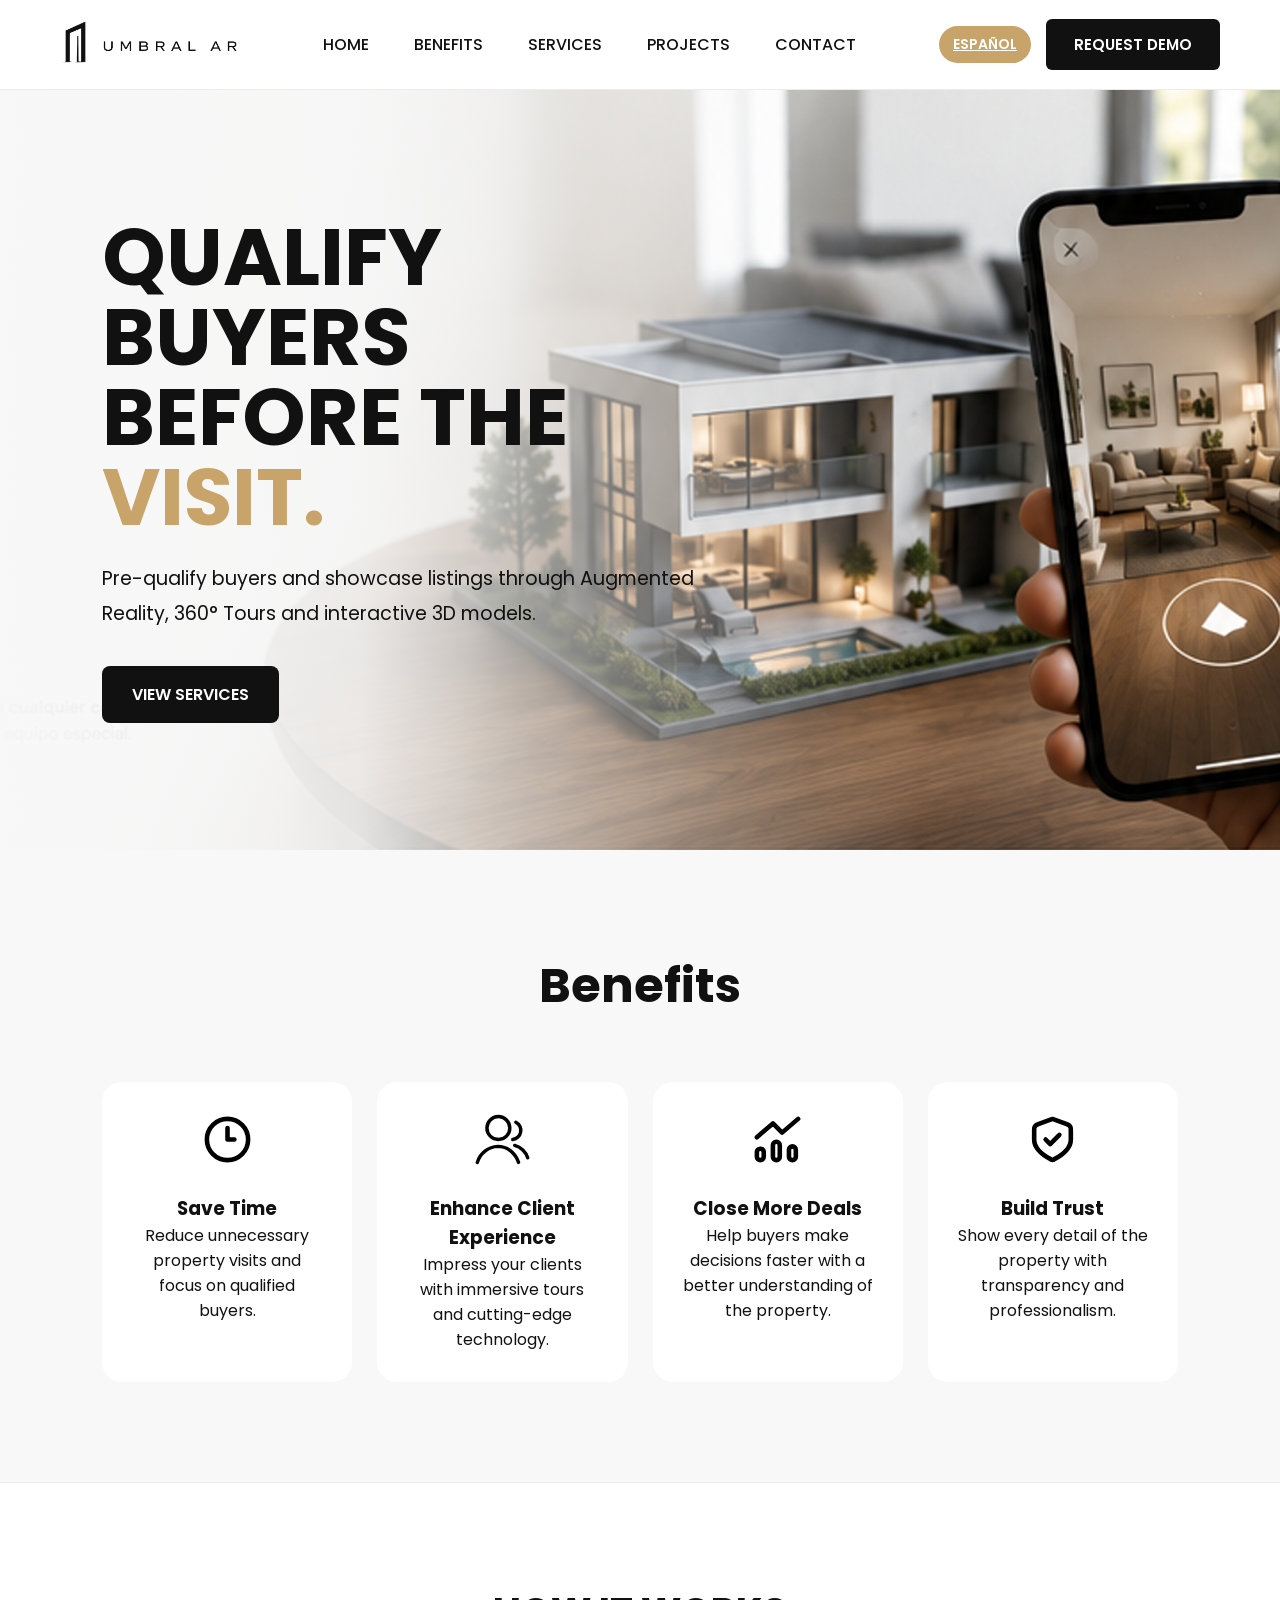
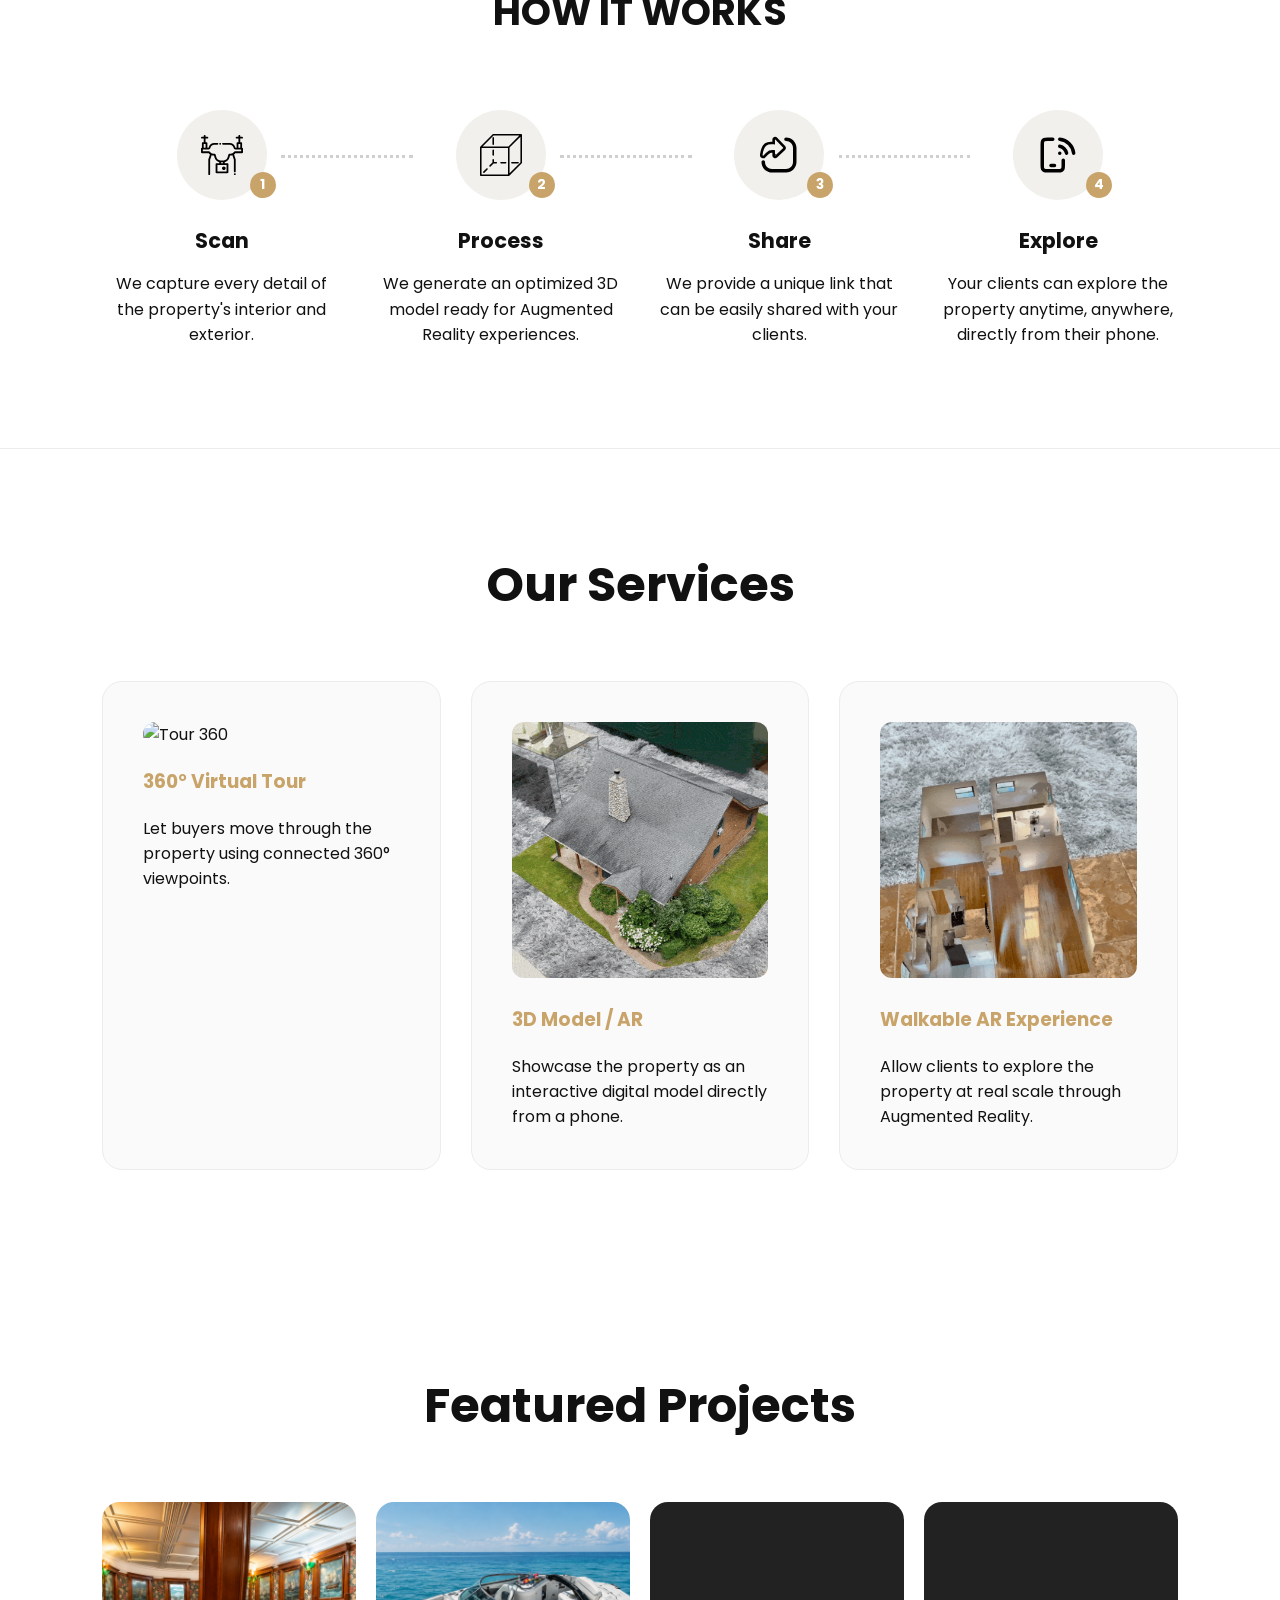
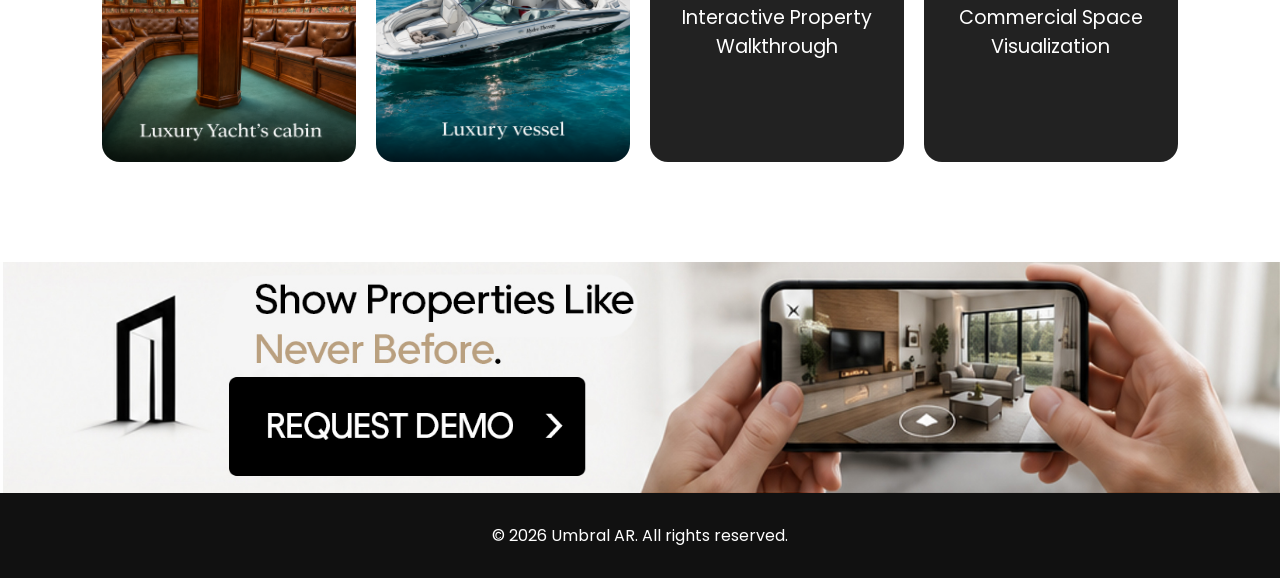
==== commit 3c988a27: "Update link in project card to new URL" ====
--- a/english.html
+++ b/english.html
@@ -236,7 +236,7 @@
 
         <a
   class="project-card"
-  href="https://louisamaya8.github.io/Yacht/"
+  href="https://louisamaya8.github.io/boat/"
   aria-label="Luxury Yacht's cabin"
   style="
     display: block;
